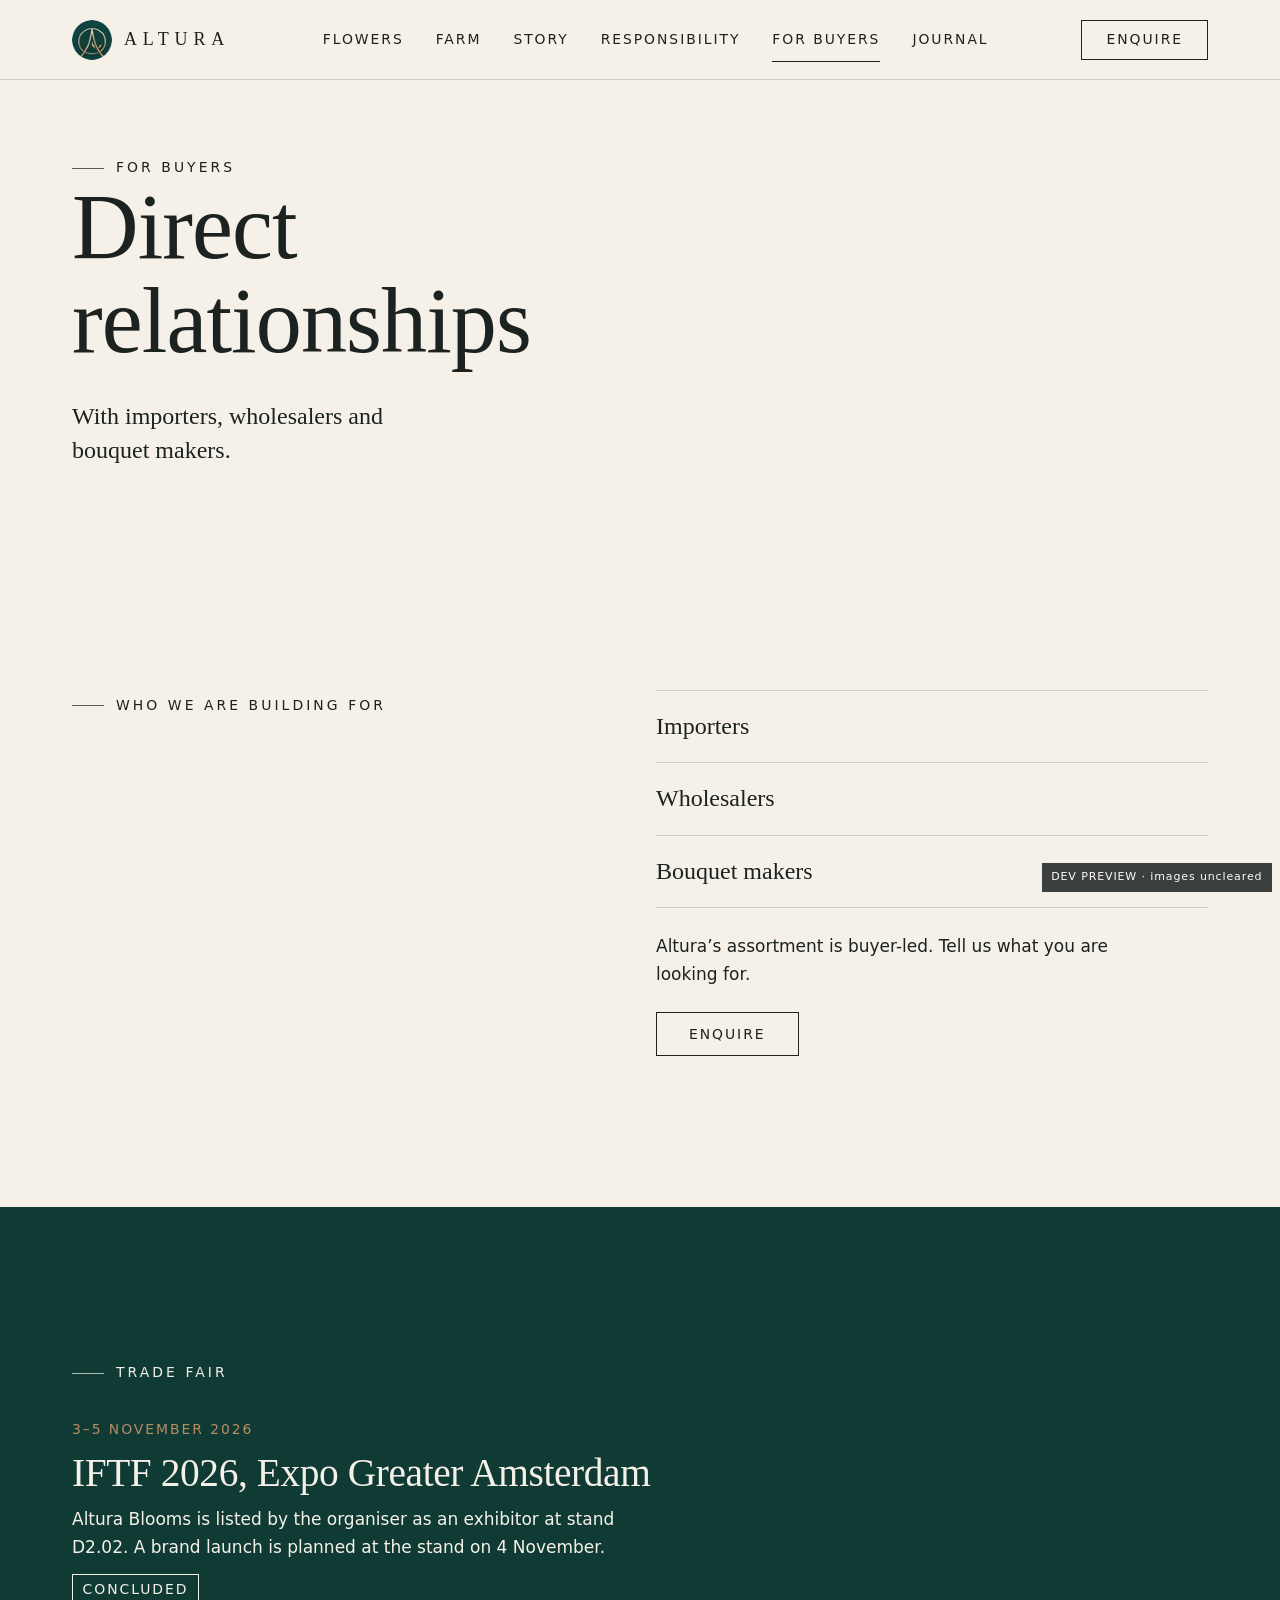
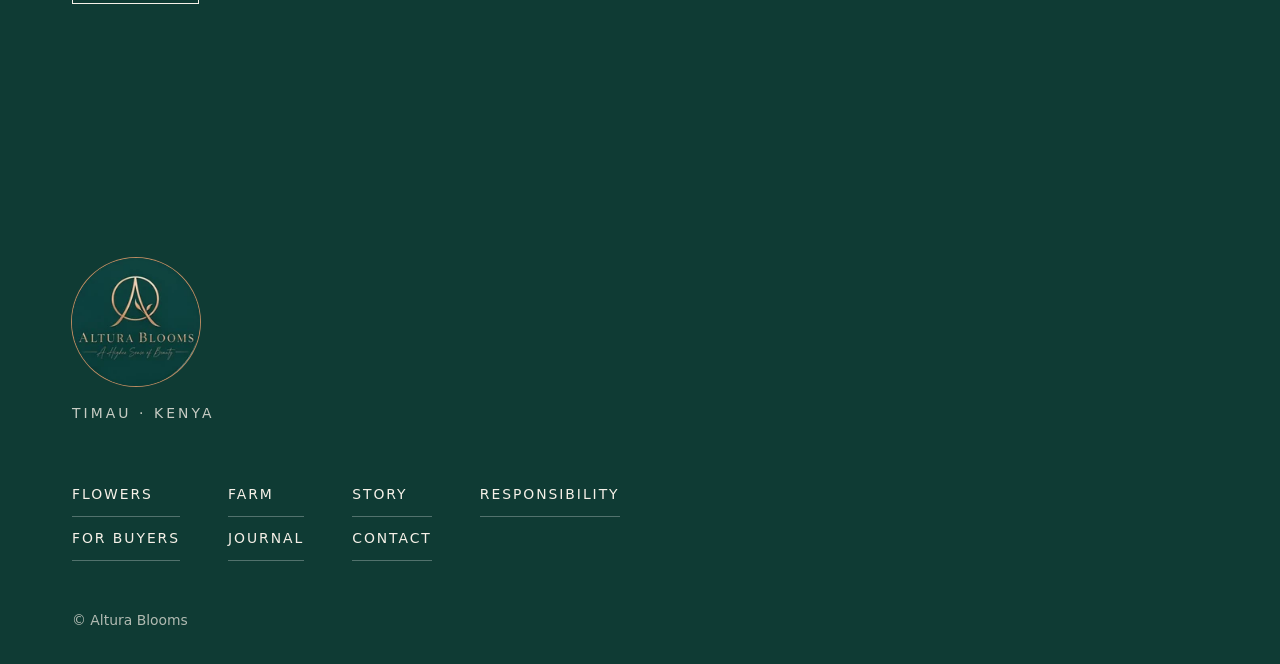
==== pages/buyers/index.html @ 7c3ddddd "Add files via upload" ====
<!doctype html>
<html lang="en" data-stage="development">
<head>
<meta charset="utf-8">
<meta name="viewport" content="width=device-width, initial-scale=1, viewport-fit=cover">
<title>For Buyers — Altura Blooms</title>
<meta name="description" content="Altura Blooms is building direct relationships with importers, wholesalers and bouquet makers. Professional buyers can enquire about the assortment.">
<meta name="robots" content="noindex, nofollow">

<meta property="og:site_name" content="Altura Blooms">
<meta property="og:title" content="For Buyers — Altura Blooms">
<meta property="og:description" content="Altura Blooms is building direct relationships with importers, wholesalers and bouquet makers. Professional buyers can enquire about the assortment.">
<meta property="og:type" content="website">
<meta property="og:locale" content="en">
<meta name="twitter:card" content="summary">
<meta name="theme-color" content="#0f3b34">
<link rel="icon" type="image/png" sizes="32x32" href="../../assets/logos/favicon/favicon-32.png">
<link rel="apple-touch-icon" href="../../assets/logos/favicon/apple-touch-icon.png">

<link rel="stylesheet" href="../../css/altura.css">
<script>document.documentElement.classList.add('js')</script>
<script type="application/ld+json">{"@context":"https://schema.org","@type":"BreadcrumbList","itemListElement":[{"@type":"ListItem","position":1,"name":"Altura Blooms"},{"@type":"ListItem","position":2,"name":"For Buyers"}]}</script>
</head>
<body>
<a class="skip-link" href="#main">Skip to content</a>
<header class="site-header">
  <div class="site-header__bar">
    <a class="wordmark" href="../../index.html" aria-label="Altura Blooms, home"><img class="wordmark__mark" src="../../assets/logos/web/monogram-96.webp" srcset="../../assets/logos/web/monogram-48.webp 48w, ../../assets/logos/web/monogram-96.webp 96w" sizes="40px" width="40" height="40" alt=""><span>Altura</span></a>
    <nav class="nav-desktop" aria-label="Primary"><ul><li><a href="../../pages/flowers/index.html">Flowers</a></li><li><a href="../../pages/farm/index.html">Farm</a></li><li><a href="../../pages/story/index.html">Story</a></li><li><a href="../../pages/responsibility/index.html">Responsibility</a></li><li><a href="../../pages/buyers/index.html" aria-current="page">For Buyers</a></li><li><a href="../../pages/journal/index.html">Journal</a></li></ul></nav>
    <a class="btn header-enquire" href="../../pages/buyers/enquiry.html">Enquire</a>
    <button class="menu-toggle" type="button" aria-expanded="false" aria-controls="menu-panel"><span class="menu-toggle__label">Menu</span><span class="menu-toggle__bars" aria-hidden="true"></span></button>
  </div>
  <nav class="menu-panel" id="menu-panel" aria-label="Menu"><ul><li><a href="../../pages/flowers/index.html">Flowers</a></li><li><a href="../../pages/farm/index.html">Our Farm</a></li><li><a href="../../pages/story/index.html">Our Story</a></li><li><a href="../../pages/responsibility/index.html">People · Perpetuity · Planet</a></li><li><a href="../../pages/buyers/index.html" aria-current="page">For Buyers</a></li><li><a href="../../pages/journal/index.html">Journal</a></li><li><a href="../../pages/contact/index.html">Contact</a></li></ul><p class="menu-panel__foot">Timau · Kenya</p></nav>
</header>
<main id="main">

<section class="page-intro"><div class="container">
  <span class="eyebrow" data-reveal>For Buyers</span>
  <h1 data-reveal>Direct relationships</h1>
  <p class="lede" data-reveal>With importers, wholesalers and bouquet makers.</p>
</div></section>
<section class="section"><div class="container split">
  <div><span class="eyebrow" data-reveal>Who we are building for</span></div>
  <div class="stack">
    <ul class="people" data-reveal><li><strong>Importers</strong></li><li><strong>Wholesalers</strong></li><li><strong>Bouquet makers</strong></li></ul>
    <p data-reveal>Altura’s assortment is buyer-led. Tell us what you are looking for.</p>
    <a class="btn" href="../../pages/buyers/enquiry.html" data-reveal>Enquire</a>
  </div>
</div></section>
<section class="section section--dark"><div class="container">
  <span class="eyebrow" data-reveal>Trade fair</span>
  <article class="entry" data-reveal>
  <time datetime="2026-11-03">3–5 November 2026</time>
  <h3>IFTF 2026, Expo Greater Amsterdam</h3>
  <p>Altura Blooms is listed by the organiser as an exhibitor at stand D2.02. A brand launch is planned at the stand on 4 November.</p>
  <p><span class="status" data-event-end="2026-11-05">Scheduled</span></p>
</article>
</div></section>
</main>
<footer class="site-footer">
  <div class="container">
    <img class="site-footer__emblem" src="../../assets/logos/web/emblem-160.webp" srcset="../../assets/logos/web/emblem-160.webp 160w, ../../assets/logos/web/emblem-320.webp 320w" sizes="160px" width="160" height="160" alt="Altura Blooms — A Higher Sense of Beauty" loading="lazy">
    <p class="site-footer__place">Timau · Kenya</p>
    <nav aria-label="Footer"><ul><li><a href="../../pages/flowers/index.html">Flowers</a></li><li><a href="../../pages/farm/index.html">Farm</a></li><li><a href="../../pages/story/index.html">Story</a></li><li><a href="../../pages/responsibility/index.html">Responsibility</a></li><li><a href="../../pages/buyers/index.html" aria-current="page">For Buyers</a></li><li><a href="../../pages/journal/index.html">Journal</a></li><li><a href="../../pages/contact/index.html">Contact</a></li></ul></nav>
    <small>© Altura Blooms</small>
  </div>
</footer>
<div class="dev-flag" aria-hidden="true">DEV PREVIEW · images uncleared</div>
<script src="../../js/altura.js" defer></script>
</body>
</html>
---- css/altura.css ----
/* Altura Blooms design tokens.
   COLOURS ARE PROVISIONAL — no approved HEX/RGB values have been supplied (research §5).
   They were chosen to evoke the observed identity (deep green, rose-gold/peach, ivory)
   and must be replaced with the client's brand values. Do not treat them as official.
   Breakpoints (media queries cannot use custom properties):
   mobile-first base 390 · 768 tablet · 1024 laptop · 1440 desktop · 1920 large */
:root {
  /* colour — PROVISIONAL, pending client approval */
  --altura-deep-green: #0f3b34;
  --altura-deep-green-soft: #1a4f46;
  --altura-gold: #b98b62;
  --altura-peach: #e9cdb6;
  --altura-ivory: #f6f1e8;
  --altura-white: #ffffff;
  --altura-charcoal: #1b2220;
  --altura-muted: #5f6762;
  --altura-rule: rgb(27 34 32 / 0.16);
  --altura-rule-light: rgb(255 255 255 / 0.28);

  /* type */
  --font-display: "Cormorant Garamond", Cormorant, "Bodoni 72", Didot, "Iowan Old Style", "Palatino Linotype", Palatino, Georgia, serif;
  --font-body: system-ui, -apple-system, "Segoe UI", Roboto, "Helvetica Neue", Arial, sans-serif;
  --step--1: clamp(0.8125rem, 0.79rem + 0.1vw, 0.875rem);
  --step-0: clamp(1rem, 0.97rem + 0.15vw, 1.0625rem);
  --step-1: clamp(1.25rem, 1.15rem + 0.5vw, 1.5rem);
  --step-2: clamp(1.75rem, 1.5rem + 1.2vw, 2.5rem);
  --step-3: clamp(2.5rem, 2rem + 2.5vw, 4rem);
  --step-4: clamp(3.25rem, 2.4rem + 4.2vw, 6.5rem);
  --step-5: clamp(4rem, 2.6rem + 7vw, 10rem);
  --tracking-wide: 0.22em;
  --tracking-caps: 0.14em;

  /* spacing rhythm (4px base) */
  --space-1: 0.25rem;
  --space-2: 0.5rem;
  --space-3: 0.75rem;
  --space-4: 1rem;
  --space-5: 1.5rem;
  --space-6: 2rem;
  --space-7: 3rem;
  --space-8: 4.5rem;
  --space-9: 7rem;
  --gutter: 1.25rem;
  --section-space: clamp(4.5rem, 3rem + 8vw, 10rem);

  /* container widths */
  --container: 76rem;
  --container-narrow: 40rem;
  --container-text: 34rem;

  /* borders, motion, layers */
  --rule: 1px solid var(--altura-rule);
  --ease: cubic-bezier(0.22, 0.61, 0.36, 1);
  --duration-1: 200ms;
  --duration-2: 600ms;
  --duration-3: 1100ms;
  --z-header: 50;
  --z-menu: 60;
  --z-skip: 100;
  --header-height: 4.25rem;
  --touch: 2.75rem;
}
@media (min-width: 768px) { :root { --gutter: 2.5rem; --header-height: 5rem; } }
@media (min-width: 1440px) { :root { --gutter: 4rem; --container: 90rem; } }
*, *::before, *::after { box-sizing: border-box; }
html { -webkit-text-size-adjust: 100%; text-size-adjust: 100%; }
body, h1, h2, h3, h4, p, figure, blockquote, ul, ol, dl, dd { margin: 0; }
ul[role="list"], ol[role="list"], .list-plain { list-style: none; padding: 0; }
img, picture, svg { display: block; max-width: 100%; }
img { height: auto; }
button, input, select, textarea { font: inherit; color: inherit; }
button { cursor: pointer; }
a { color: inherit; }
[hidden] { display: none !important; }
body { font-family: var(--font-body); font-size: var(--step-0); line-height: 1.65; }
h1, h2, h3, .display { font-family: var(--font-display); font-weight: 400; line-height: 1.02; letter-spacing: -0.01em; text-wrap: balance; }
h1 { font-size: var(--step-4); }
h2 { font-size: var(--step-3); }
h3 { font-size: var(--step-2); }
.display--xl { font-size: var(--step-5); line-height: 0.92; }
.eyebrow { font-size: var(--step--1); letter-spacing: var(--tracking-wide); text-transform: uppercase; font-weight: 500; }
.eyebrow::before { content: ""; display: inline-block; width: 2rem; height: 1px; background: currentColor; vertical-align: middle; margin-right: var(--space-3); opacity: 0.7; }
.lede { font-family: var(--font-display); font-size: var(--step-1); line-height: 1.4; }
.tagline { font-family: var(--font-display); font-style: italic; }
.caption { font-size: var(--step--1); color: var(--altura-muted); }
p { max-width: var(--container-text); text-wrap: pretty; }
blockquote { font-family: var(--font-display); font-size: var(--step-2); line-height: 1.2; }
blockquote footer { font-family: var(--font-body); font-size: var(--step--1); letter-spacing: var(--tracking-caps); text-transform: uppercase; margin-top: var(--space-4); }
html { scroll-behavior: smooth; }
body { background: var(--altura-ivory); color: var(--altura-charcoal); min-height: 100vh; overflow-x: hidden; }
:focus-visible { outline: 2px solid var(--altura-gold); outline-offset: 3px; }
::selection { background: var(--altura-peach); color: var(--altura-charcoal); }
.skip-link { position: fixed; left: var(--space-4); top: var(--space-4); z-index: var(--z-skip); background: var(--altura-white); color: var(--altura-charcoal); padding: var(--space-3) var(--space-4); transform: translateY(-200%); }
.skip-link:focus { transform: none; }
main { display: block; }
.container { width: 100%; max-width: var(--container); margin-inline: auto; padding-inline: var(--gutter); }
.container--narrow { max-width: calc(var(--container-narrow) + 2 * var(--gutter)); }
.section { padding-block: var(--section-space); }
.section--dark { background: var(--altura-deep-green); color: var(--altura-ivory); }
.section--flush { padding-block: 0; }
.stack > * + * { margin-top: var(--space-5); }
.stack--lg > * + * { margin-top: var(--space-7); }
.section-head { margin-bottom: var(--space-7); }
.section-head .eyebrow { margin-bottom: var(--space-5); display: block; }

/* editorial split: stacked on mobile, asymmetric on wider screens */
.split { display: grid; gap: var(--space-6); }
.rule-top { border-top: var(--rule); padding-top: var(--space-5); }

/* full-bleed figure with caption */
.bleed { width: 100%; }
.media { position: relative; overflow: hidden; background: var(--altura-deep-green-soft); }
.media picture { display: block; width: 100%; height: 100%; }
.media img { width: 100%; height: 100%; object-fit: cover; }
.media--tall { aspect-ratio: 4 / 5; }
.media--wide { aspect-ratio: 3 / 2; }
.media--cinema { aspect-ratio: 4 / 5; }
figure figcaption { margin-top: var(--space-3); padding-inline: var(--gutter); font-size: var(--step--1); color: var(--altura-muted); }
.section--dark figure figcaption { color: rgb(246 241 232 / 0.7); }
/* buttons / links: text-led, quiet */
.link-arrow { display: inline-flex; align-items: center; gap: var(--space-3); min-height: var(--touch); font-size: var(--step--1); letter-spacing: var(--tracking-caps); text-transform: uppercase; text-decoration: none; font-weight: 500; border-bottom: 1px solid currentColor; padding-block: var(--space-2); }
.link-arrow::after { content: "→"; transition: transform var(--duration-1) var(--ease); }
.link-arrow:hover::after { transform: translateX(0.35rem); }
.btn { display: inline-flex; align-items: center; justify-content: center; min-height: var(--touch); padding: 0 var(--space-6); border: 1px solid currentColor; background: transparent; text-decoration: none; font-size: var(--step--1); letter-spacing: var(--tracking-caps); text-transform: uppercase; font-weight: 500; transition: background var(--duration-1), color var(--duration-1); }
.btn:hover { background: var(--altura-charcoal); color: var(--altura-ivory); }
.section--dark .btn:hover, .hero .btn:hover { background: var(--altura-ivory); color: var(--altura-deep-green); }
.btn[disabled] { opacity: 0.45; cursor: not-allowed; }
.btn[disabled]:hover { background: transparent; color: inherit; }

/* hero */
.hero { position: relative; min-height: 100svh; display: flex; align-items: flex-end; color: var(--altura-white); background: var(--altura-deep-green); isolation: isolate; }
.hero .media { position: absolute; inset: 0; z-index: -2; }
.hero::after { content: ""; position: absolute; inset: 0; z-index: -1; background: linear-gradient(to top, rgb(10 30 27 / 0.8), rgb(10 30 27 / 0.25) 45%, rgb(10 30 27 / 0) 68%); }
.hero__inner { width: 100%; padding: 0 var(--gutter) calc(var(--space-7) + env(safe-area-inset-bottom)); max-width: var(--container); margin-inline: auto; }
.hero__brand { font-size: var(--step--1); letter-spacing: var(--tracking-wide); text-transform: uppercase; margin-bottom: var(--space-4); }
.hero__title { font-size: var(--step-4); max-width: 11ch; }
.hero__place { margin-top: var(--space-5); font-size: var(--step--1); letter-spacing: var(--tracking-wide); text-transform: uppercase; }
.hero .link-arrow { margin-top: var(--space-5); }
.hero--page { min-height: 72svh; }

/* page intro (non-image) */
.page-intro { padding-top: calc(var(--header-height) + var(--space-8)); padding-bottom: var(--space-8); }
.page-intro h1 { max-width: 14ch; }
.page-intro .lede { margin-top: var(--space-6); max-width: 28rem; }

/* three principles */
.principle { position: relative; min-height: 88svh; display: flex; align-items: flex-end; color: var(--altura-ivory); background: var(--altura-deep-green); isolation: isolate; }
.principle .media { position: absolute; inset: 0; z-index: -2; }
.principle::after { content: ""; position: absolute; inset: 0; z-index: -1; background: linear-gradient(to top, rgb(10 30 27 / 0.78), rgb(10 30 27 / 0.1) 70%); }
.principle--plain::after { display: none; }
.principle__inner { width: 100%; max-width: var(--container); margin-inline: auto; padding: var(--space-8) var(--gutter); }
.principle__word { font-family: var(--font-display); font-size: var(--step-5); line-height: 0.9; letter-spacing: -0.02em; }
.principle__text { margin-top: var(--space-5); max-width: 24rem; }
.principle-lead { padding-block: var(--section-space); text-align: left; }
.principle-lead blockquote { max-width: 18ch; }

/* journey — typographic sequence */
.journey { counter-reset: stage; list-style: none; padding: 0; border-top: var(--rule); }
.journey li { counter-increment: stage; display: flex; align-items: baseline; gap: var(--space-5); padding-block: var(--space-5); border-bottom: var(--rule); font-family: var(--font-display); font-size: var(--step-2); }
.journey li::before { content: counter(stage, decimal-leading-zero); font-family: var(--font-body); font-size: var(--step--1); letter-spacing: var(--tracking-caps); color: var(--altura-gold); min-width: 2rem; }

/* continuity sequence (Perpetuity page) */
.continuity { list-style: none; padding: 0; font-family: var(--font-display); font-size: var(--step-3); line-height: 1.15; }
.continuity li { padding-block: var(--space-3); border-top: 1px solid var(--altura-rule-light); opacity: calc(1 - var(--i) * 0.14); }

/* people list */
.people { list-style: none; padding: 0; border-top: var(--rule); }
.people li { display: grid; gap: var(--space-1); padding-block: var(--space-4); border-bottom: var(--rule); }
.people strong { font-family: var(--font-display); font-weight: 400; font-size: var(--step-1); }
.people span { font-size: var(--step--1); color: var(--altura-muted); letter-spacing: var(--tracking-caps); text-transform: uppercase; }

/* dated entries (journal) */
.entry { padding-block: var(--space-6); border-top: var(--rule); display: grid; gap: var(--space-3); }
.entry time { font-size: var(--step--1); letter-spacing: var(--tracking-caps); text-transform: uppercase; color: var(--altura-gold); }
.entry h3 { font-size: var(--step-2); }
.status { display: inline-block; font-size: var(--step--1); letter-spacing: var(--tracking-caps); text-transform: uppercase; border: 1px solid currentColor; padding: 0.15rem 0.6rem; }

/* final brand moment */
.finale { position: relative; min-height: 100svh; padding: calc(var(--header-height) + var(--space-6)) 0 var(--space-8); display: grid; place-items: center; text-align: center; color: var(--altura-white); isolation: isolate; background: var(--altura-deep-green); }
.finale .media { position: absolute; inset: 0; z-index: -2; }
.finale::after { content: ""; position: absolute; inset: 0; z-index: -1; background: rgb(10 30 27 / 0.45); }
.finale__name { font-family: var(--font-display); font-size: var(--step-4); letter-spacing: 0.12em; text-transform: uppercase; line-height: 1.05; }
.finale__tag { font-family: var(--font-display); font-style: italic; font-size: var(--step-2); margin-top: var(--space-5); }
.finale__place { margin-top: var(--space-6); font-size: var(--step--1); letter-spacing: var(--tracking-wide); text-transform: uppercase; }

/* footer */
.site-footer { background: var(--altura-deep-green); color: var(--altura-ivory); padding-block: var(--space-8) var(--space-6); }
.site-footer__emblem { width: 8rem; height: 8rem; border-radius: 50%; box-shadow: 0 0 0 1px var(--altura-gold); }
.finale__mark { width: 5rem; height: 5rem; margin: 0 auto var(--space-6); border-radius: 50%; box-shadow: 0 0 0 1px var(--altura-peach); }
.site-footer__name { font-family: var(--font-display); font-size: var(--step-2); letter-spacing: 0.14em; text-transform: uppercase; }
.site-footer__tag { font-family: var(--font-display); font-style: italic; margin-top: var(--space-2); }
.site-footer__place { font-size: var(--step--1); letter-spacing: var(--tracking-wide); text-transform: uppercase; margin-top: var(--space-4); opacity: 0.8; }
.site-footer nav ul { list-style: none; padding: 0; margin: var(--space-7) 0; display: grid; grid-template-columns: 1fr 1fr; gap: 0 var(--space-5); }
.site-footer nav a { display: flex; align-items: center; min-height: var(--touch); text-decoration: none; border-bottom: 1px solid var(--altura-rule-light); font-size: var(--step--1); letter-spacing: var(--tracking-caps); text-transform: uppercase; }
.site-footer small { display: block; font-size: var(--step--1); opacity: 0.7; }

/* development-stage marker; removed by build when stage != development */
.dev-flag { position: fixed; right: var(--space-2); bottom: var(--space-2); z-index: var(--z-skip); background: var(--altura-charcoal); color: var(--altura-white); font-size: 0.6875rem; letter-spacing: 0.08em; padding: 0.35rem 0.6rem; opacity: 0.85; pointer-events: none; }
.site-header { position: fixed; inset: 0 0 auto 0; z-index: var(--z-header); height: var(--header-height); background: var(--altura-ivory); color: var(--altura-charcoal); border-bottom: var(--rule); transition: background var(--duration-2) var(--ease), color var(--duration-2) var(--ease), border-color var(--duration-2); }
.js .site-header[data-over-hero]:not(.is-scrolled):not(.is-menu-open) { background: transparent; color: var(--altura-white); border-color: transparent; }
.site-header__bar { position: relative; z-index: calc(var(--z-menu) + 1); height: 100%; display: flex; align-items: center; justify-content: space-between; max-width: var(--container); margin-inline: auto; padding-inline: var(--gutter); }
.wordmark { font-family: var(--font-display); font-size: 1.125rem; letter-spacing: 0.32em; text-transform: uppercase; text-decoration: none; display: inline-flex; align-items: center; min-height: var(--touch); }
.wordmark { gap: var(--space-3); }
.wordmark__mark { width: 2.5rem; height: 2.5rem; border-radius: 50%; }
.menu-toggle { display: inline-flex; align-items: center; gap: var(--space-3); min-height: var(--touch); min-width: var(--touch); padding: 0; border: 0; background: none; font-size: var(--step--1); letter-spacing: var(--tracking-caps); text-transform: uppercase; }
.menu-toggle__bars { width: 1.5rem; height: 0.75rem; position: relative; }
.menu-toggle__bars::before, .menu-toggle__bars::after { content: ""; position: absolute; left: 0; right: 0; height: 1px; background: currentColor; transition: transform var(--duration-1) var(--ease), top var(--duration-1) var(--ease); }
.menu-toggle__bars::before { top: 0; }
.menu-toggle__bars::after { top: 100%; }
.menu-toggle[aria-expanded="true"] .menu-toggle__bars::before { top: 50%; transform: rotate(45deg); }
.menu-toggle[aria-expanded="true"] .menu-toggle__bars::after { top: 50%; transform: rotate(-45deg); }
.nav-desktop, .header-enquire { display: none; }

/* full-viewport mobile menu */
.menu-panel { position: fixed; inset: 0; z-index: var(--z-menu); background: var(--altura-deep-green); color: var(--altura-ivory); display: flex; flex-direction: column; padding: calc(var(--header-height) + var(--space-5)) var(--gutter) calc(var(--space-6) + env(safe-area-inset-bottom)); overflow-y: auto; opacity: 0; visibility: hidden; transition: opacity var(--duration-2) var(--ease), visibility 0s linear var(--duration-2); }
.menu-panel.is-open { opacity: 1; visibility: visible; transition-delay: 0s; }
.menu-panel ul { list-style: none; padding: 0; margin: 0; }
.menu-panel a { display: block; padding-block: var(--space-3); font-family: var(--font-display); font-size: clamp(1.75rem, 7.5vw, 2.5rem); line-height: 1.1; text-decoration: none; }
.menu-panel a[aria-current="page"] { color: var(--altura-peach); }
.menu-panel__foot { margin-top: auto; padding-top: var(--space-7); font-size: var(--step--1); letter-spacing: var(--tracking-wide); text-transform: uppercase; opacity: 0.75; }
.site-header.is-menu-open { background: var(--altura-deep-green); color: var(--altura-ivory); border-color: transparent; z-index: calc(var(--z-menu) + 1); }
body.menu-locked { overflow: hidden; }
/* Catalogue architecture — rendered only when data/varieties.json holds approved records. */
.catalogue[hidden] { display: none !important; }
.catalogue__filters { display: flex; flex-wrap: wrap; gap: var(--space-3); margin-bottom: var(--space-6); }
.catalogue__filters label { font-size: var(--step--1); letter-spacing: var(--tracking-caps); text-transform: uppercase; display: grid; gap: var(--space-1); }
.catalogue__filters select { min-height: var(--touch); padding: 0 var(--space-4); background: var(--altura-white); border: var(--rule); border-radius: 0; }
/* mobile: swipeable, one flower per screen-width */
.catalogue__track { display: flex; gap: var(--space-4); overflow-x: auto; scroll-snap-type: x mandatory; margin-inline: calc(var(--gutter) * -1); padding-inline: var(--gutter); scrollbar-width: none; overscroll-behavior-x: contain; }
.catalogue__track::-webkit-scrollbar { display: none; }
.flower-card { flex: 0 0 86%; scroll-snap-align: center; background: var(--altura-white); display: flex; flex-direction: column; }
.flower-card__media { aspect-ratio: 4 / 5; background: var(--altura-deep-green-soft); }
.flower-card__media img { width: 100%; height: 100%; object-fit: cover; }
.flower-card__body { padding: var(--space-5); display: grid; gap: var(--space-2); }
.flower-card__cat { font-size: var(--step--1); letter-spacing: var(--tracking-caps); text-transform: uppercase; color: var(--altura-muted); }
.flower-card h3 { font-size: var(--step-2); }
.flower-card__facts { font-size: var(--step--1); letter-spacing: var(--tracking-caps); text-transform: uppercase; }
.form { display: grid; gap: var(--space-5); max-width: var(--container-narrow); }
.field { display: grid; gap: var(--space-2); }
.field label, .field legend { font-size: var(--step--1); letter-spacing: var(--tracking-caps); text-transform: uppercase; font-weight: 500; }
.field .hint { font-size: var(--step--1); color: var(--altura-muted); }
.field input, .field select, .field textarea { width: 100%; min-height: var(--touch); padding: var(--space-3) var(--space-4); background: var(--altura-white); border: 1px solid var(--altura-rule); border-radius: 0; font-size: 1rem; /* >=16px avoids iOS zoom */ }
.field textarea { min-height: 7rem; resize: vertical; }
.field input:focus-visible, .field select:focus-visible, .field textarea:focus-visible { outline-offset: 0; border-color: var(--altura-deep-green); }
.form fieldset { border: 0; padding: 0; margin: 0; display: grid; gap: var(--space-5); }
.form details { border-top: var(--rule); padding-top: var(--space-4); }
.form summary { min-height: var(--touch); display: flex; align-items: center; cursor: pointer; font-size: var(--step--1); letter-spacing: var(--tracking-caps); text-transform: uppercase; font-weight: 500; }
.form details[open] summary { margin-bottom: var(--space-4); }
.check { display: flex; gap: var(--space-3); align-items: flex-start; font-size: var(--step--1); }
.check input { width: 1.5rem; height: 1.5rem; min-height: 0; flex: none; margin-top: 0.1rem; }
.form-note { border-left: 2px solid var(--altura-gold); padding-left: var(--space-4); font-size: var(--step--1); }
/* Quiet reveal only. Nothing hidden unless JS is running. */
.js [data-reveal] { opacity: 0; transform: translateY(0.75rem); transition: opacity var(--duration-3) var(--ease), transform var(--duration-3) var(--ease); }
.js [data-reveal].is-visible { opacity: 1; transform: none; }
.hero .media img { animation: settle 2.4s var(--ease) both; }
@keyframes settle { from { transform: scale(1.03); } to { transform: none; } }
@media (prefers-reduced-motion: reduce) {
  html { scroll-behavior: auto; }
  *, *::before, *::after { animation: none !important; transition-duration: 0.01ms !important; }
  .js [data-reveal] { opacity: 1; transform: none; }
}
.visually-hidden { position: absolute !important; width: 1px; height: 1px; overflow: hidden; clip-path: inset(50%); white-space: nowrap; }
.text-center { text-align: center; }
.mt-6 { margin-top: var(--space-6); }
.mt-7 { margin-top: var(--space-7); }
.on-dark { color: var(--altura-ivory); }
.accent { color: var(--altura-gold); }
/* Progressive enhancement — everything above 390px is additive. */
@media (min-width: 768px) {
  .split { grid-template-columns: repeat(12, 1fr); gap: var(--space-6); align-items: start; }
  .split > :first-child { grid-column: 1 / span 5; }
  .split > :last-child { grid-column: 7 / span 6; }
  .split--image-left > :first-child { grid-column: 1 / span 7; }
  .split--image-left > :last-child { grid-column: 9 / span 4; align-self: end; }
  .media--cinema { aspect-ratio: 21 / 9; }
  .media--tall { aspect-ratio: 3 / 4; }
  .flower-card { flex-basis: 44%; }
  .principle { min-height: 80svh; }
  .principle__text { max-width: 28rem; }
  .site-footer nav ul { grid-template-columns: repeat(4, auto); justify-content: start; gap: 0 var(--space-7); }
}
@media (min-width: 1024px) {
  .menu-toggle { display: none; }
  .nav-desktop { display: block; }
  .nav-desktop ul { display: flex; gap: var(--space-6); list-style: none; padding: 0; margin: 0; }
  .nav-desktop a { display: inline-flex; align-items: center; min-height: var(--touch); font-size: var(--step--1); letter-spacing: var(--tracking-caps); text-transform: uppercase; text-decoration: none; border-bottom: 1px solid transparent; }
  .nav-desktop a:hover, .nav-desktop a[aria-current="page"] { border-bottom-color: currentColor; }
  .header-enquire { display: inline-flex; min-height: 2.5rem; padding-inline: var(--space-5); }
  .site-header__bar { gap: var(--space-6); }
  .flower-card { flex-basis: 30%; }
  .hero__inner { padding-bottom: var(--space-9); }
  .hero--page { min-height: 80svh; }
}
@media (min-width: 1440px) { .flower-card { flex-basis: 24%; } }
@media (min-width: 1920px) { :root { --container: 104rem; } }
/* wide screens keep restraint: text measure stays fixed */
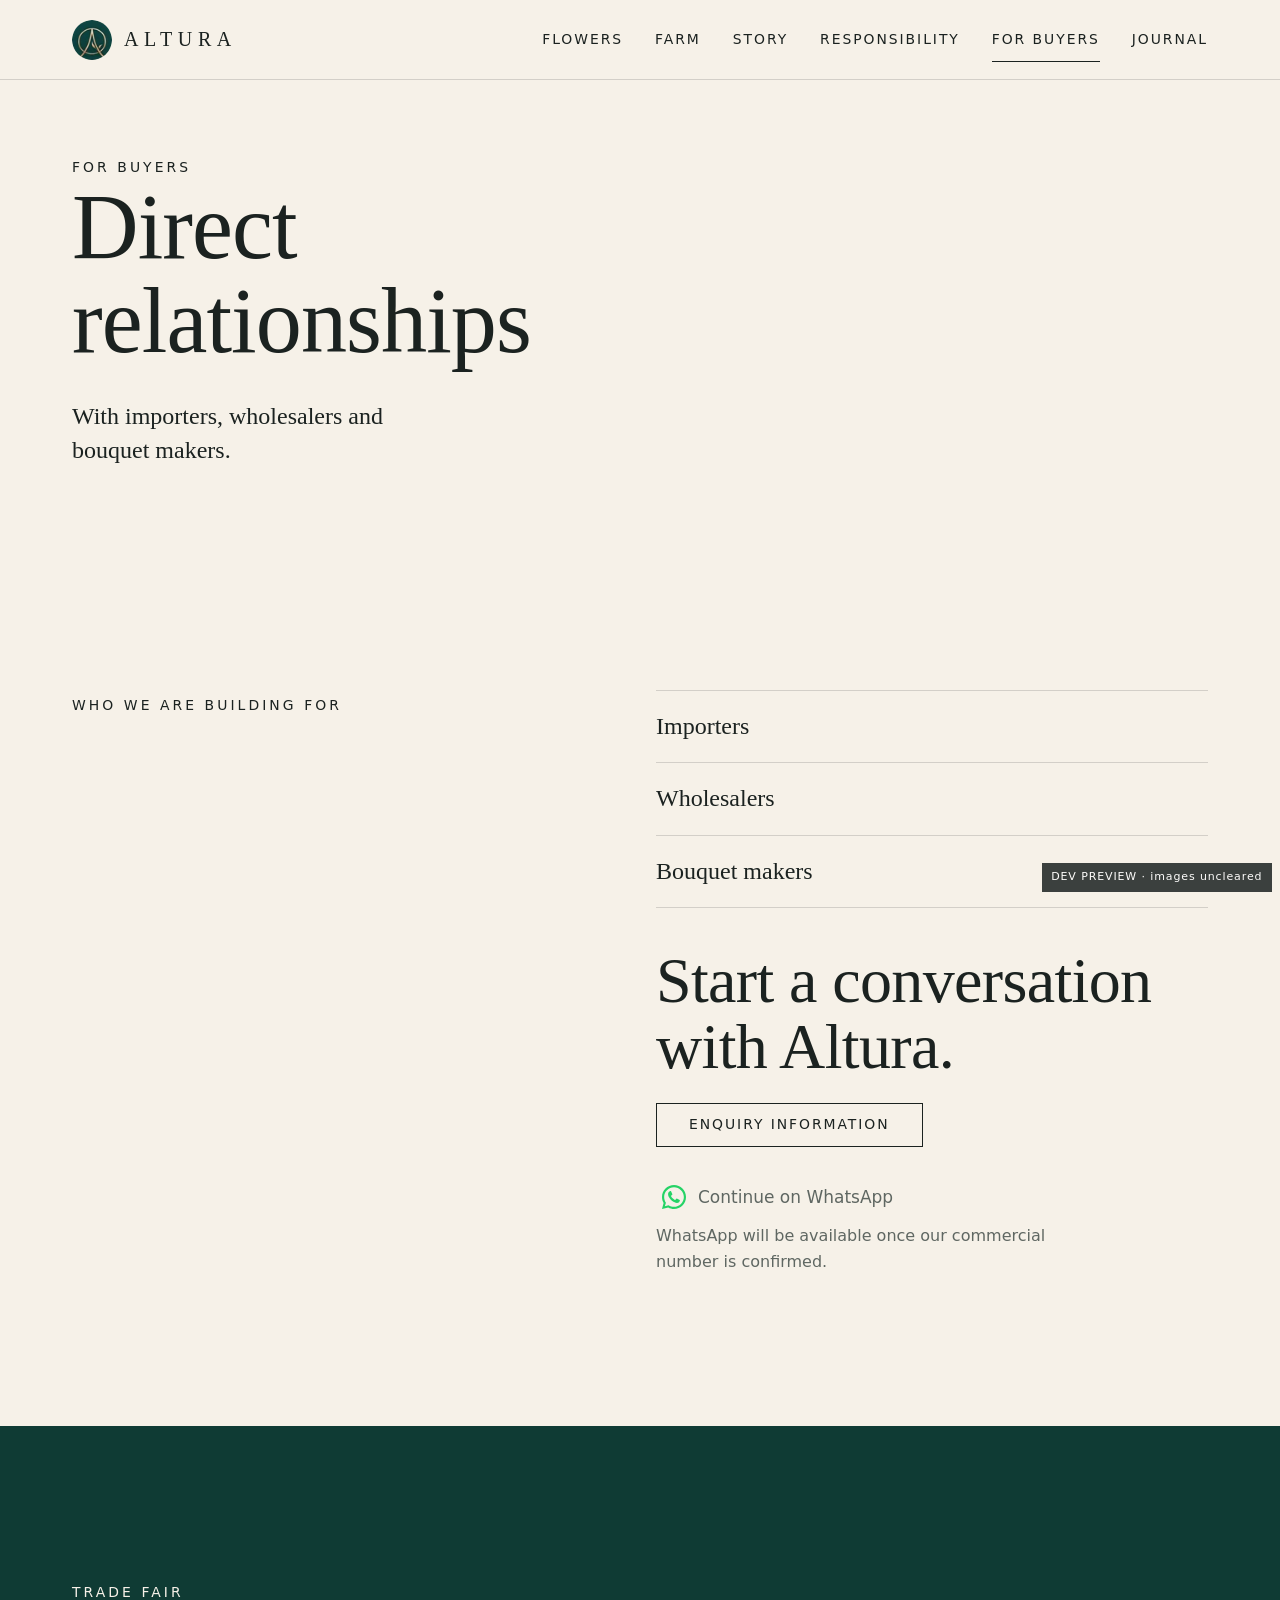
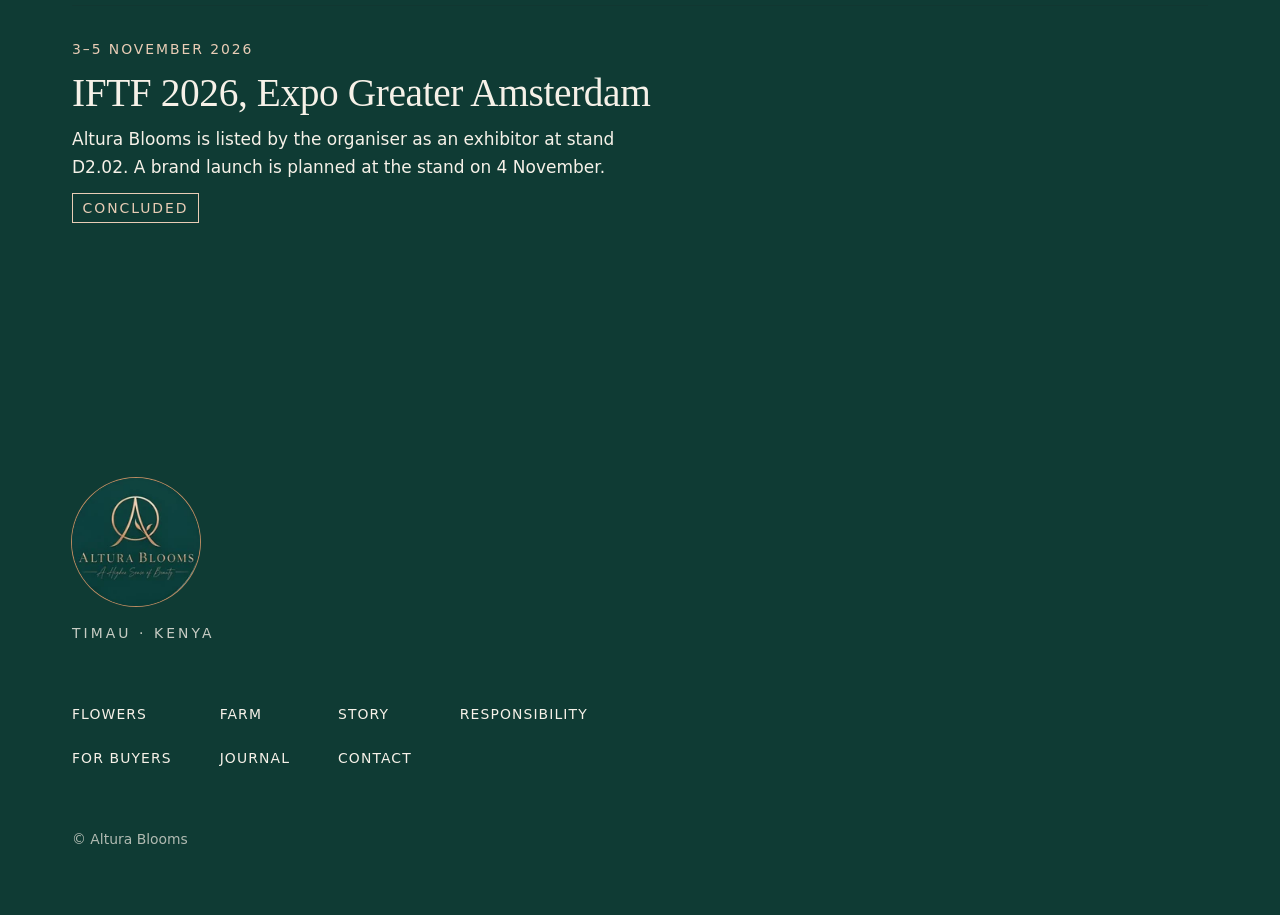
==== commit 9951f962: "Add files via upload" ====
--- a/pages/buyers/index.html
+++ b/pages/buyers/index.html
@@ -25,9 +25,8 @@
 <a class="skip-link" href="#main">Skip to content</a>
 <header class="site-header">
   <div class="site-header__bar">
-    <a class="wordmark" href="../../index.html" aria-label="Altura Blooms, home"><img class="wordmark__mark" src="../../assets/logos/web/monogram-96.webp" srcset="../../assets/logos/web/monogram-48.webp 48w, ../../assets/logos/web/monogram-96.webp 96w" sizes="40px" width="40" height="40" alt=""><span>Altura</span></a>
+    <a class="wordmark" href="../../index.html" aria-label="Altura Blooms, home"><img class="wordmark__mark" src="../../assets/logos/web/monogram-96.webp" srcset="../../assets/logos/web/monogram-48.webp 48w, ../../assets/logos/web/monogram-96.webp 96w, ../../assets/logos/web/monogram-144.webp 144w" sizes="40px" width="40" height="40" alt=""><span>Altura</span></a>
     <nav class="nav-desktop" aria-label="Primary"><ul><li><a href="../../pages/flowers/index.html">Flowers</a></li><li><a href="../../pages/farm/index.html">Farm</a></li><li><a href="../../pages/story/index.html">Story</a></li><li><a href="../../pages/responsibility/index.html">Responsibility</a></li><li><a href="../../pages/buyers/index.html" aria-current="page">For Buyers</a></li><li><a href="../../pages/journal/index.html">Journal</a></li></ul></nav>
-    <a class="btn header-enquire" href="../../pages/buyers/enquiry.html">Enquire</a>
     <button class="menu-toggle" type="button" aria-expanded="false" aria-controls="menu-panel"><span class="menu-toggle__label">Menu</span><span class="menu-toggle__bars" aria-hidden="true"></span></button>
   </div>
   <nav class="menu-panel" id="menu-panel" aria-label="Menu"><ul><li><a href="../../pages/flowers/index.html">Flowers</a></li><li><a href="../../pages/farm/index.html">Our Farm</a></li><li><a href="../../pages/story/index.html">Our Story</a></li><li><a href="../../pages/responsibility/index.html">People · Perpetuity · Planet</a></li><li><a href="../../pages/buyers/index.html" aria-current="page">For Buyers</a></li><li><a href="../../pages/journal/index.html">Journal</a></li><li><a href="../../pages/contact/index.html">Contact</a></li></ul><p class="menu-panel__foot">Timau · Kenya</p></nav>
@@ -43,8 +42,11 @@
   <div><span class="eyebrow" data-reveal>Who we are building for</span></div>
   <div class="stack">
     <ul class="people" data-reveal><li><strong>Importers</strong></li><li><strong>Wholesalers</strong></li><li><strong>Bouquet makers</strong></li></ul>
-    <p data-reveal>Altura’s assortment is buyer-led. Tell us what you are looking for.</p>
-    <a class="btn" href="../../pages/buyers/enquiry.html" data-reveal>Enquire</a>
+    <div class="buyer-conversation">
+      <h2 class="display">Start a conversation with Altura.</h2>
+      <a class="btn" href="../../pages/buyers/enquiry.html">Enquiry information</a>
+      <div class="buyer-whatsapp"><button class="whatsapp-action" type="button" disabled aria-describedby="whatsapp-state"><img src="../../assets/logos/whatsapp/whatsapp-glyph-green.svg" width="24" height="24" alt=""><span>Continue on WhatsApp</span></button><p class="whatsapp-note" id="whatsapp-state">WhatsApp will be available once our commercial number is confirmed.</p></div>
+    </div>
   </div>
 </div></section>
 <section class="section section--dark"><div class="container">
@@ -62,10 +64,13 @@
     <img class="site-footer__emblem" src="../../assets/logos/web/emblem-160.webp" srcset="../../assets/logos/web/emblem-160.webp 160w, ../../assets/logos/web/emblem-320.webp 320w" sizes="160px" width="160" height="160" alt="Altura Blooms — A Higher Sense of Beauty" loading="lazy">
     <p class="site-footer__place">Timau · Kenya</p>
     <nav aria-label="Footer"><ul><li><a href="../../pages/flowers/index.html">Flowers</a></li><li><a href="../../pages/farm/index.html">Farm</a></li><li><a href="../../pages/story/index.html">Story</a></li><li><a href="../../pages/responsibility/index.html">Responsibility</a></li><li><a href="../../pages/buyers/index.html" aria-current="page">For Buyers</a></li><li><a href="../../pages/journal/index.html">Journal</a></li><li><a href="../../pages/contact/index.html">Contact</a></li></ul></nav>
+    
     <small>© Altura Blooms</small>
   </div>
 </footer>
-<div class="dev-flag" aria-hidden="true">DEV PREVIEW · images uncleared</div>
+<div class="dev-flag">DEV PREVIEW · images uncleared</div>
 <script src="../../js/altura.js" defer></script>
+
+
 </body>
 </html>
--- a/css/altura.css
+++ b/css/altura.css
@@ -250,14 +250,12 @@
 .check input { width: 1.5rem; height: 1.5rem; min-height: 0; flex: none; margin-top: 0.1rem; }
 .form-note { border-left: 2px solid var(--altura-gold); padding-left: var(--space-4); font-size: var(--step--1); }
 /* Quiet reveal only. Nothing hidden unless JS is running. */
-.js [data-reveal] { opacity: 0; transform: translateY(0.75rem); transition: opacity var(--duration-3) var(--ease), transform var(--duration-3) var(--ease); }
-.js [data-reveal].is-visible { opacity: 1; transform: none; }
-.hero .media img { animation: settle 2.4s var(--ease) both; }
-@keyframes settle { from { transform: scale(1.03); } to { transform: none; } }
+.reveal-ready [data-reveal] { opacity: 0; transform: translateY(0.75rem); transition: opacity var(--duration-3) var(--ease), transform var(--duration-3) var(--ease); }
+.reveal-ready [data-reveal].is-visible { opacity: 1; transform: none; }
 @media (prefers-reduced-motion: reduce) {
   html { scroll-behavior: auto; }
   *, *::before, *::after { animation: none !important; transition-duration: 0.01ms !important; }
-  .js [data-reveal] { opacity: 1; transform: none; }
+  .reveal-ready [data-reveal] { opacity: 1; transform: none; }
 }
 .visually-hidden { position: absolute !important; width: 1px; height: 1px; overflow: hidden; clip-path: inset(50%); white-space: nowrap; }
 .text-center { text-align: center; }
@@ -293,4 +291,111 @@
 }
 @media (min-width: 1440px) { .flower-card { flex-basis: 24%; } }
 @media (min-width: 1920px) { :root { --container: 104rem; } }
-/* wide screens keep restraint: text measure stays fixed */+/* wide screens keep restraint: text measure stays fixed */
+/* Local refinement: preserve the existing palette, routes and section sequence. */
+:root { --gutter: clamp(1.25rem, 6.15vw, 1.75rem); }
+html { scroll-padding-top: calc(var(--header-height) + 1.5rem); }
+body { overflow-x: clip; }
+.split > * { min-width: 0; }
+.eyebrow::before { display: none; }
+.link-arrow { border-bottom: 0; gap: 1.25rem; }
+.link-arrow:hover { text-decoration: underline; text-underline-offset: 0.5rem; }
+:focus-visible { outline-color: currentColor; }
+
+/* A single invitation, with room for the mountain above it. */
+.hero--home { min-height: max(36rem, 100svh); }
+.hero--home::after { background: linear-gradient(180deg, rgb(8 25 23 / .32), transparent 22%, transparent 43%, rgb(8 25 23 / .42) 66%, rgb(8 25 23 / .88)); }
+.hero--home .hero__inner { padding-top: 20rem; padding-bottom: calc(3.5rem + env(safe-area-inset-bottom)); }
+.hero--home .hero__title { max-width: none; font-size: clamp(2rem, 10.7vw, 4.75rem); line-height: 1.06; letter-spacing: -.035em; text-wrap: initial; }
+.hero--home .hero__title span, .hero--home .hero__title em { display: block; }
+.hero--home .hero__title em { font-weight: 400; }
+.hero--home .hero__place { margin-top: 1.75rem; font-size: .8125rem; letter-spacing: .2em; }
+.hero--home .link-arrow { margin-top: 1.5rem; text-transform: none; letter-spacing: .035em; font-size: .9375rem; }
+.hero--home .media img { object-position: 94% 50% !important; }
+.wordmark { font-size: 1.25rem; letter-spacing: .28em; }
+.wordmark__mark { display: block; flex: none; }
+.menu-toggle { justify-content: flex-end; }
+.menu-toggle__label { position: absolute; width: 1px; height: 1px; overflow: hidden; clip-path: inset(50%); white-space: nowrap; }
+.menu-panel a { padding-block: 1rem; }
+
+/* Give the buyer-listening idea the first sustained editorial pause. */
+.flowers-intro { padding-block: clamp(6rem, 20vw, 11rem); }
+.flowers-intro .split { gap: 3.5rem; }
+.flowers-intro .display--xl { font-size: clamp(3rem, 13.4vw, 7.5rem); line-height: 1.02; max-width: 12ch; }
+.flowers-intro blockquote { font-size: clamp(1.75rem, 7.2vw, 2.75rem); line-height: 1.22; }
+.flowers-intro blockquote footer { margin-top: 1.5rem; }
+.flowers-intro .stack > p { margin-top: 2.5rem; }
+.flowers-intro .stack > .link-arrow { margin-top: 1.75rem; }
+.place-chapter .media--cinema { aspect-ratio: 1 / 1; }
+.place-chapter .section { padding-block: clamp(5.5rem, 18vw, 10rem); }
+
+/* Sequential chapters; let photographs and words each have their own space. */
+.home .principle { display: flex; flex-direction: column; align-items: stretch; min-height: 0; }
+.home .principle .media { position: relative; inset: auto; z-index: auto; aspect-ratio: 4 / 5; }
+.home .principle--people .media { aspect-ratio: 4 / 3; }
+.home .principle::after { display: none; }
+.home .principle__inner { padding-block: 4rem 6rem; }
+.home .principle__word { font-size: clamp(4.5rem, 21vw, 10rem); line-height: 1.05; }
+.home .principle--land .principle__word { font-size: clamp(3.25rem, 14.3vw, 9rem); }
+.home .principle__text { margin-top: 1.75rem; }
+.home .principle__inner .link-arrow { margin-top: 1.5rem; }
+.home .principle--land { background: var(--altura-ivory); color: var(--altura-charcoal); }
+.home .principle-lead blockquote { max-width: 24ch; font-size: clamp(2rem, 8vw, 4rem); }
+.home .principle-lead { padding-block: clamp(5.5rem, 18vw, 9rem); }
+.home .journey { border: 0; }
+.home .journey li { padding-block: 1.75rem; border: 0; gap: 1.5rem; font-size: clamp(2rem, 7.5vw, 2.75rem); }
+.home .journey li::before { color: var(--altura-muted); font-family: var(--font-display); font-size: 1.75rem; min-width: 2.5rem; letter-spacing: 0; }
+.home [aria-labelledby="buyers-h"] .btn { justify-content: space-between; padding-inline: 0; border-width: 0 0 1px; min-width: 13rem; min-height: 3.5rem; }
+.home [aria-labelledby="buyers-h"] .btn::after { content: '→'; margin-left: 1.5rem; }
+.home .status { border: 0; padding: 0; color: var(--altura-muted); }
+.entry time { color: var(--altura-muted); }
+.section--dark .entry time, .section--dark .status { color: var(--altura-peach); }
+.finale__name { font-size: clamp(2.5rem, 11vw, 6.5rem); letter-spacing: .08em; }
+.finale__mark { display: none; }
+.site-footer { padding-bottom: calc(4rem + env(safe-area-inset-bottom)); }
+.site-footer nav a { border: 0; letter-spacing: .08em; }
+.dev-flag { bottom: max(.5rem, env(safe-area-inset-bottom)); font-size: .6875rem; }
+.field input, .field select { min-height: 3.5rem; background: transparent; }
+.form fieldset { gap: 2rem; }
+
+@media (min-width: 768px) {
+  :root { --gutter: 2.5rem; }
+  .hero--home .hero__title { font-size: clamp(4.5rem, 7.5vw, 8rem); }
+  .hero--home .hero__inner { padding-bottom: clamp(4rem, 7vw, 8rem); }
+  .hero--home .media img { object-position: 94% 50% !important; }
+  .flowers-intro .split { gap: 2rem; }
+  .flowers-intro .display--xl { font-size: clamp(3.25rem, 6.5vw, 6.75rem); }
+  .flowers-intro .stack { padding-top: .5rem; }
+  .place-chapter .media--cinema { aspect-ratio: 16 / 9; }
+  .home .principle { position: relative; min-height: 90svh; justify-content: flex-end; color: var(--altura-ivory); }
+  .home .principle .media { position: absolute; inset: 0; z-index: -2; aspect-ratio: auto; }
+  .home .principle::after { display: block; background: linear-gradient(to top, rgb(8 25 23 / .9), rgb(8 25 23 / .25) 45%, transparent 75%); }
+  .home .principle__inner { padding-block: 5rem; }
+  .home .principle--people .media img { object-position: 50% 0% !important; }
+  .home .principle:last-child .media img { object-position: 50% 15% !important; }
+  .home .journey { display: grid; grid-template-columns: repeat(3, 1fr); gap: 2rem; }
+  .home .journey li { display: block; font-size: 2rem; }
+  .home .journey li::before { display: block; margin-bottom: 1.5rem; }
+}
+@media (min-width: 1024px) and (max-width: 1279px) {
+  .nav-desktop ul { gap: 1.25rem; }
+  .nav-desktop a { letter-spacing: .08em; }
+}
+@media (min-width: 1280px) {
+  .home .journey { grid-template-columns: repeat(6, 1fr); gap: 1.5rem; }
+  .home .journey li { font-size: 1.875rem; }
+}
+@media (min-width: 1440px) { :root { --gutter: 4rem; } }
+.buyer-conversation { margin-top: 2.5rem; }
+.buyer-conversation h2 { max-width: 16ch; margin-bottom: 1.5rem; }
+.buyer-whatsapp { margin-top: 1.5rem; max-width: 34rem; }
+.whatsapp-action { display: inline-flex; align-items: center; gap: .75rem; min-height: 52px; padding-block: .75rem; color: var(--altura-deep-green); background: transparent; border: 0; font: inherit; text-align: left; text-decoration: none; }
+.whatsapp-action img { flex: none; width: 24px; height: 24px; }
+.whatsapp-action:not(:disabled):hover { text-decoration: underline; text-underline-offset: .3em; }
+.whatsapp-action:disabled { opacity: 1; color: var(--altura-muted); cursor: default; }
+.whatsapp-action:focus-visible { outline: 2px solid currentColor; outline-offset: 5px; }
+.whatsapp-note { font-size: 1rem; line-height: 1.65; color: var(--altura-muted); max-width: 44ch; }
+.whatsapp-message { white-space: pre-wrap; overflow-wrap: anywhere; font: inherit; line-height: 1.65; margin-block: 1.5rem; padding: 1.25rem; border-left: 2px solid var(--altura-gold); }
+[data-whatsapp-preview] { margin-top: 2rem; }
+[hidden] { display: none !important; }
+.site-footer .whatsapp-action { color: inherit; margin-block: 1rem; }
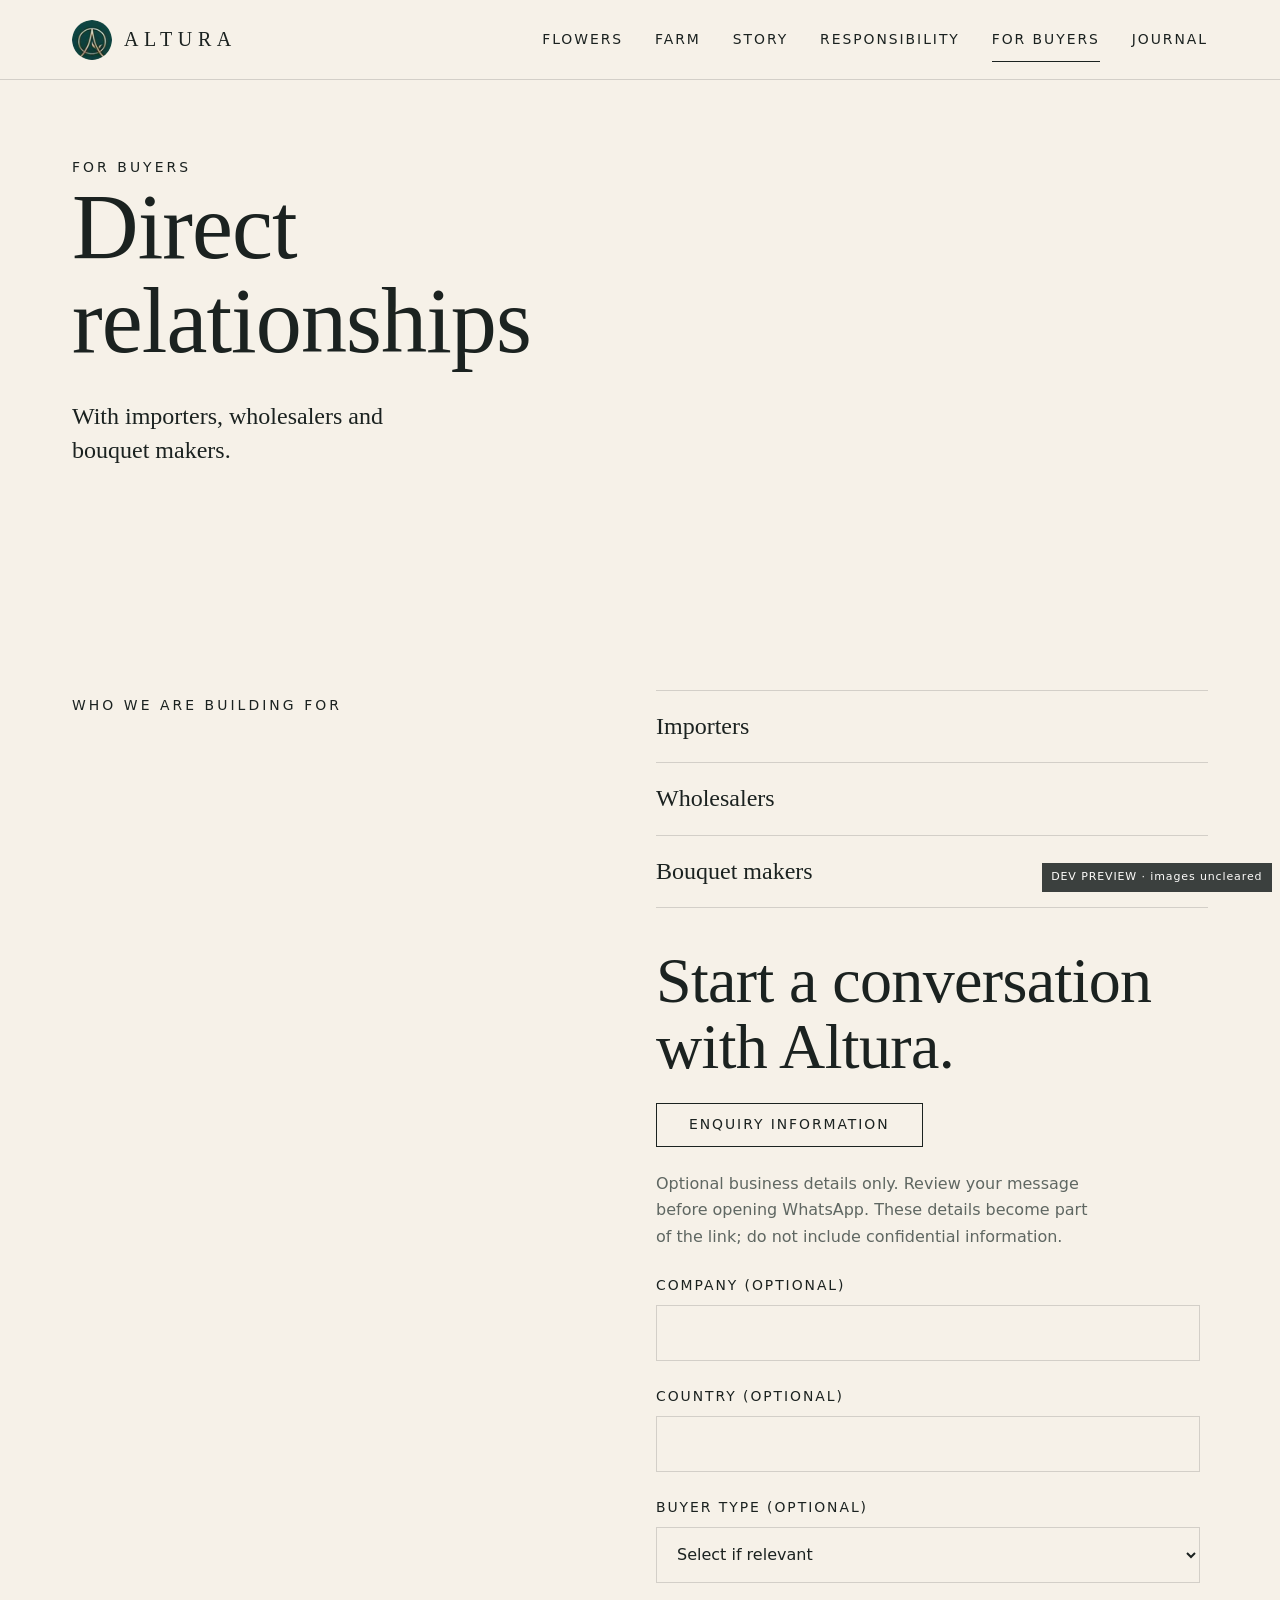
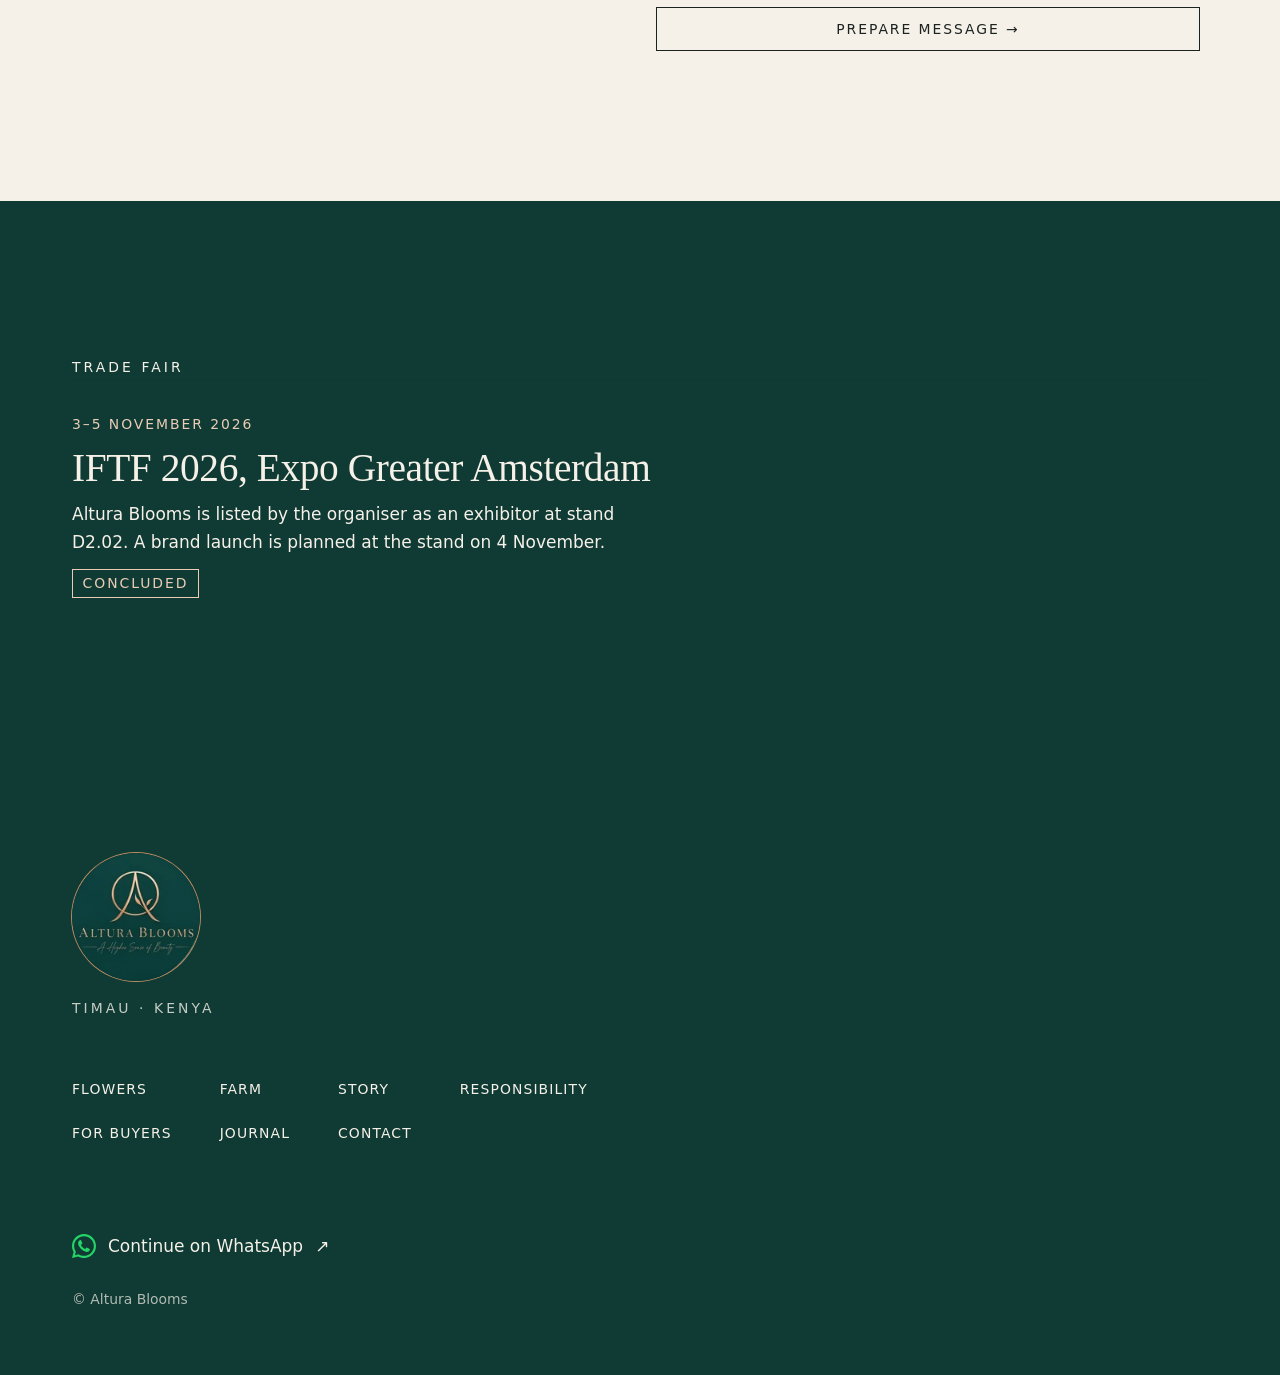
==== commit 13be2550: "Add files via upload" ====
--- a/pages/buyers/index.html
+++ b/pages/buyers/index.html
@@ -45,7 +45,18 @@
     <div class="buyer-conversation">
       <h2 class="display">Start a conversation with Altura.</h2>
       <a class="btn" href="../../pages/buyers/enquiry.html">Enquiry information</a>
-      <div class="buyer-whatsapp"><button class="whatsapp-action" type="button" disabled aria-describedby="whatsapp-state"><img src="../../assets/logos/whatsapp/whatsapp-glyph-green.svg" width="24" height="24" alt=""><span>Continue on WhatsApp</span></button><p class="whatsapp-note" id="whatsapp-state">WhatsApp will be available once our commercial number is confirmed.</p></div>
+      <div class="buyer-whatsapp" data-whatsapp data-number="14045207353">
+  <form class="form" data-whatsapp-form hidden aria-describedby="whatsapp-privacy">
+    <p id="whatsapp-privacy" class="whatsapp-note">Optional business details only. Review your message before opening WhatsApp. These details become part of the link; do not include confidential information.</p>
+    <div class="field"><label for="wa-company">Company (optional)</label><input id="wa-company" name="company" autocomplete="organization" maxlength="120"></div>
+    <div class="field"><label for="wa-country">Country (optional)</label><input id="wa-country" name="country" autocomplete="country-name" maxlength="120"></div>
+    <div class="field"><label for="wa-type">Buyer type (optional)</label><select id="wa-type" name="buyerType"><option value="">Select if relevant</option><option>Importer</option><option>Wholesaler</option><option>Bouquet maker</option><option>Other professional buyer</option></select></div>
+    <button class="btn" type="submit">Prepare message →</button>
+  </form>
+  <div data-whatsapp-preview hidden><p class="whatsapp-note">Review your message. WhatsApp opens in a new tab; you choose whether to send.</p><pre class="whatsapp-message" tabindex="0" aria-label="Prepared WhatsApp message"></pre><a class="whatsapp-action" href="https://wa.me/14045207353?text=Hello%20Altura%20Blooms%2C%0A%0AI'm%20contacting%20you%20through%20the%20Altura%20Blooms%20website%20and%20would%20like%20to%20start%20a%20commercial%20conversation.%0A%0AI'm%20interested%20in%20learning%20more%20about%20Altura%20Blooms%20and%20its%20developing%20rose%20programme.%0A%0A%5BALTURA-WEB%20%C2%B7%20BUYER-ENQUIRY%5D" target="_blank" rel="noopener noreferrer" referrerpolicy="no-referrer" aria-label="Continue conversation with Altura Blooms on WhatsApp (opens a new tab)"><img src="../../assets/logos/whatsapp/whatsapp-glyph-green.svg" width="24" height="24" alt=""><span>Continue on WhatsApp</span><span aria-hidden="true">↗</span></a></div>
+  <div data-whatsapp-fallback><a class="whatsapp-action" href="https://wa.me/14045207353?text=Hello%20Altura%20Blooms%2C%0A%0AI'm%20contacting%20you%20through%20the%20Altura%20Blooms%20website%20and%20would%20like%20to%20start%20a%20commercial%20conversation.%0A%0AI'm%20interested%20in%20learning%20more%20about%20Altura%20Blooms%20and%20its%20developing%20rose%20programme.%0A%0A%5BALTURA-WEB%20%C2%B7%20BUYER-ENQUIRY%5D" target="_blank" rel="noopener noreferrer" referrerpolicy="no-referrer" aria-label="Continue conversation with Altura Blooms on WhatsApp (opens a new tab)"><img src="../../assets/logos/whatsapp/whatsapp-glyph-green.svg" width="24" height="24" alt=""><span>Continue on WhatsApp</span><span aria-hidden="true">↗</span></a><p class="whatsapp-note">You can review and send your message in WhatsApp.</p></div>
+  <p class="whatsapp-note" role="status" data-whatsapp-status></p>
+  </div>
     </div>
   </div>
 </div></section>
@@ -64,13 +75,13 @@
     <img class="site-footer__emblem" src="../../assets/logos/web/emblem-160.webp" srcset="../../assets/logos/web/emblem-160.webp 160w, ../../assets/logos/web/emblem-320.webp 320w" sizes="160px" width="160" height="160" alt="Altura Blooms — A Higher Sense of Beauty" loading="lazy">
     <p class="site-footer__place">Timau · Kenya</p>
     <nav aria-label="Footer"><ul><li><a href="../../pages/flowers/index.html">Flowers</a></li><li><a href="../../pages/farm/index.html">Farm</a></li><li><a href="../../pages/story/index.html">Story</a></li><li><a href="../../pages/responsibility/index.html">Responsibility</a></li><li><a href="../../pages/buyers/index.html" aria-current="page">For Buyers</a></li><li><a href="../../pages/journal/index.html">Journal</a></li><li><a href="../../pages/contact/index.html">Contact</a></li></ul></nav>
-    
+    <a class="whatsapp-action" href="https://wa.me/14045207353?text=Hello%20Altura%20Blooms%2C%0A%0AI'm%20contacting%20you%20through%20the%20Altura%20Blooms%20website%20and%20would%20like%20to%20start%20a%20commercial%20conversation.%0A%0AI'm%20interested%20in%20learning%20more%20about%20Altura%20Blooms%20and%20its%20developing%20rose%20programme.%0A%0A%5BALTURA-WEB%20%C2%B7%20BUYER-ENQUIRY%5D" target="_blank" rel="noopener noreferrer" referrerpolicy="no-referrer" aria-label="Continue conversation with Altura Blooms on WhatsApp (opens a new tab)"><img src="../../assets/logos/whatsapp/whatsapp-glyph-green.svg" width="24" height="24" alt=""><span>Continue on WhatsApp</span><span aria-hidden="true">↗</span></a>
     <small>© Altura Blooms</small>
   </div>
 </footer>
 <div class="dev-flag">DEV PREVIEW · images uncleared</div>
 <script src="../../js/altura.js" defer></script>
-
+<script type="module" src="../../js/whatsapp.mjs"></script>
 
 </body>
 </html>
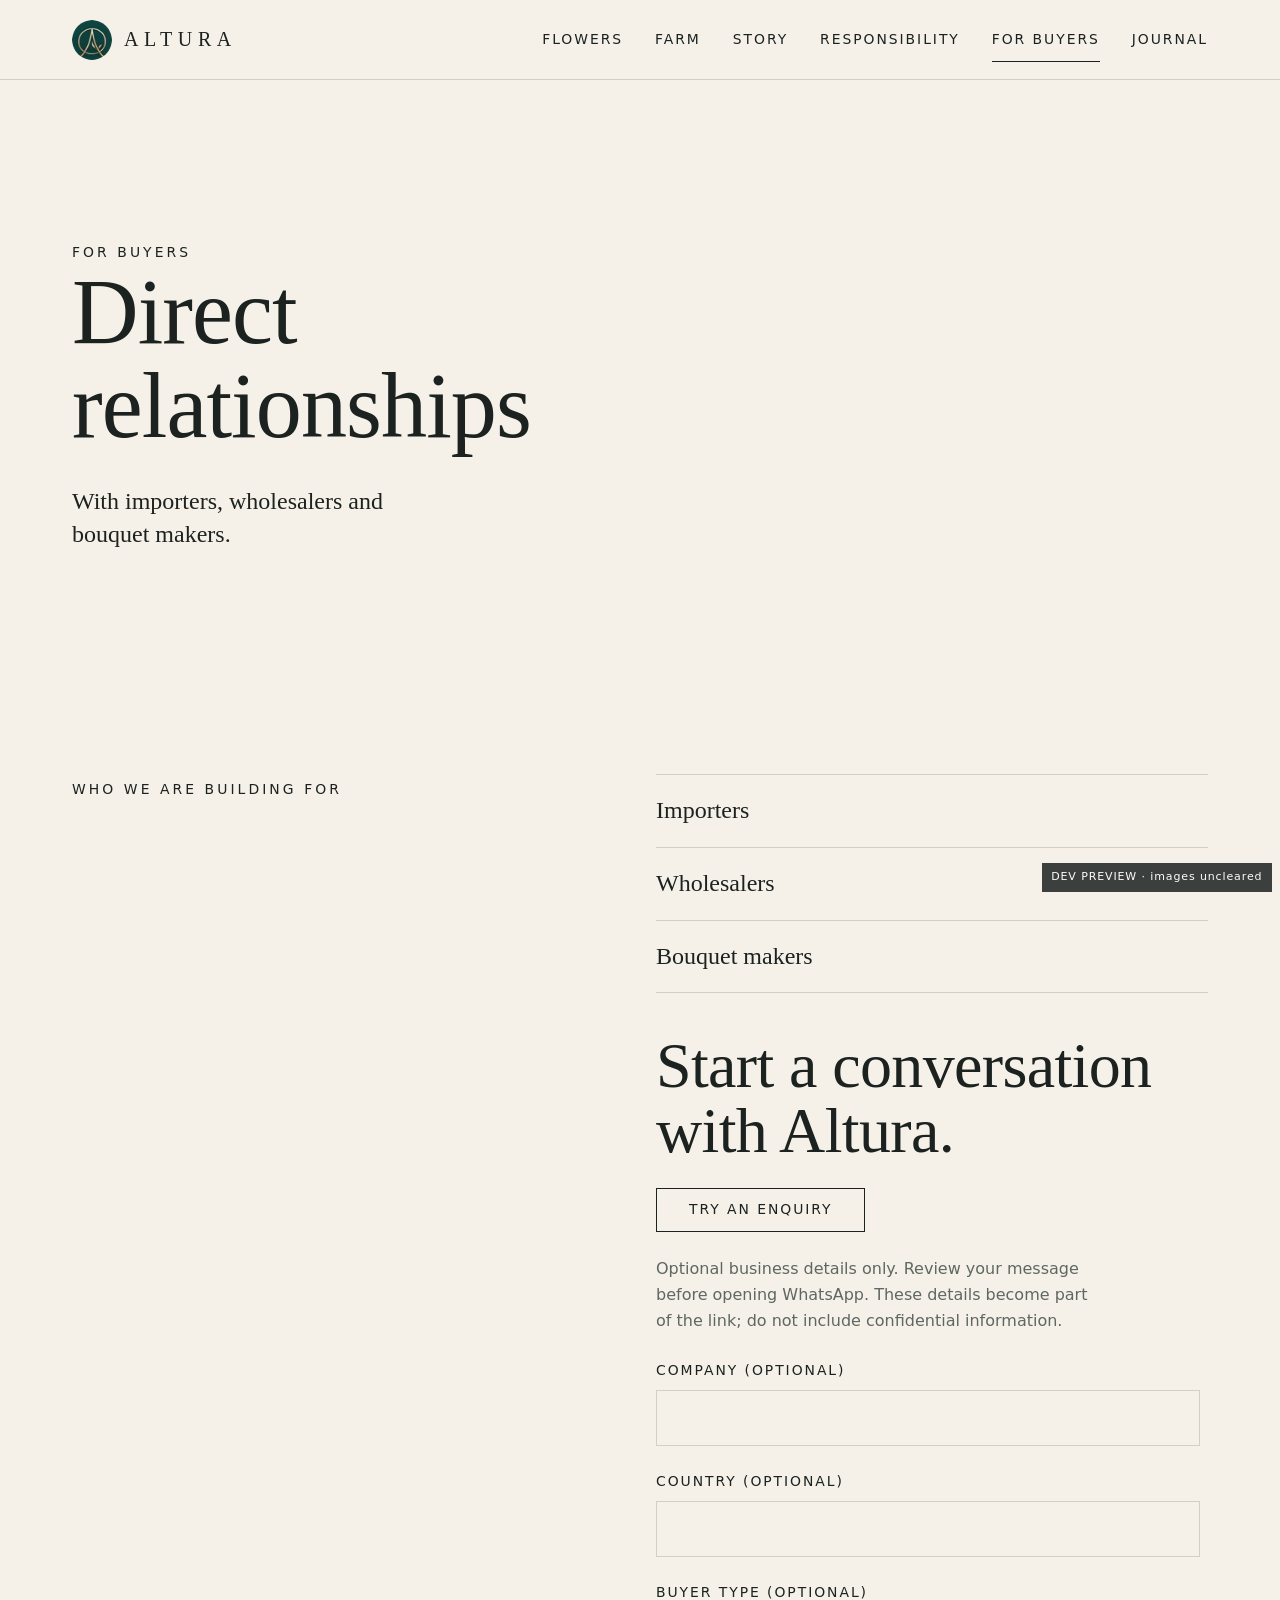
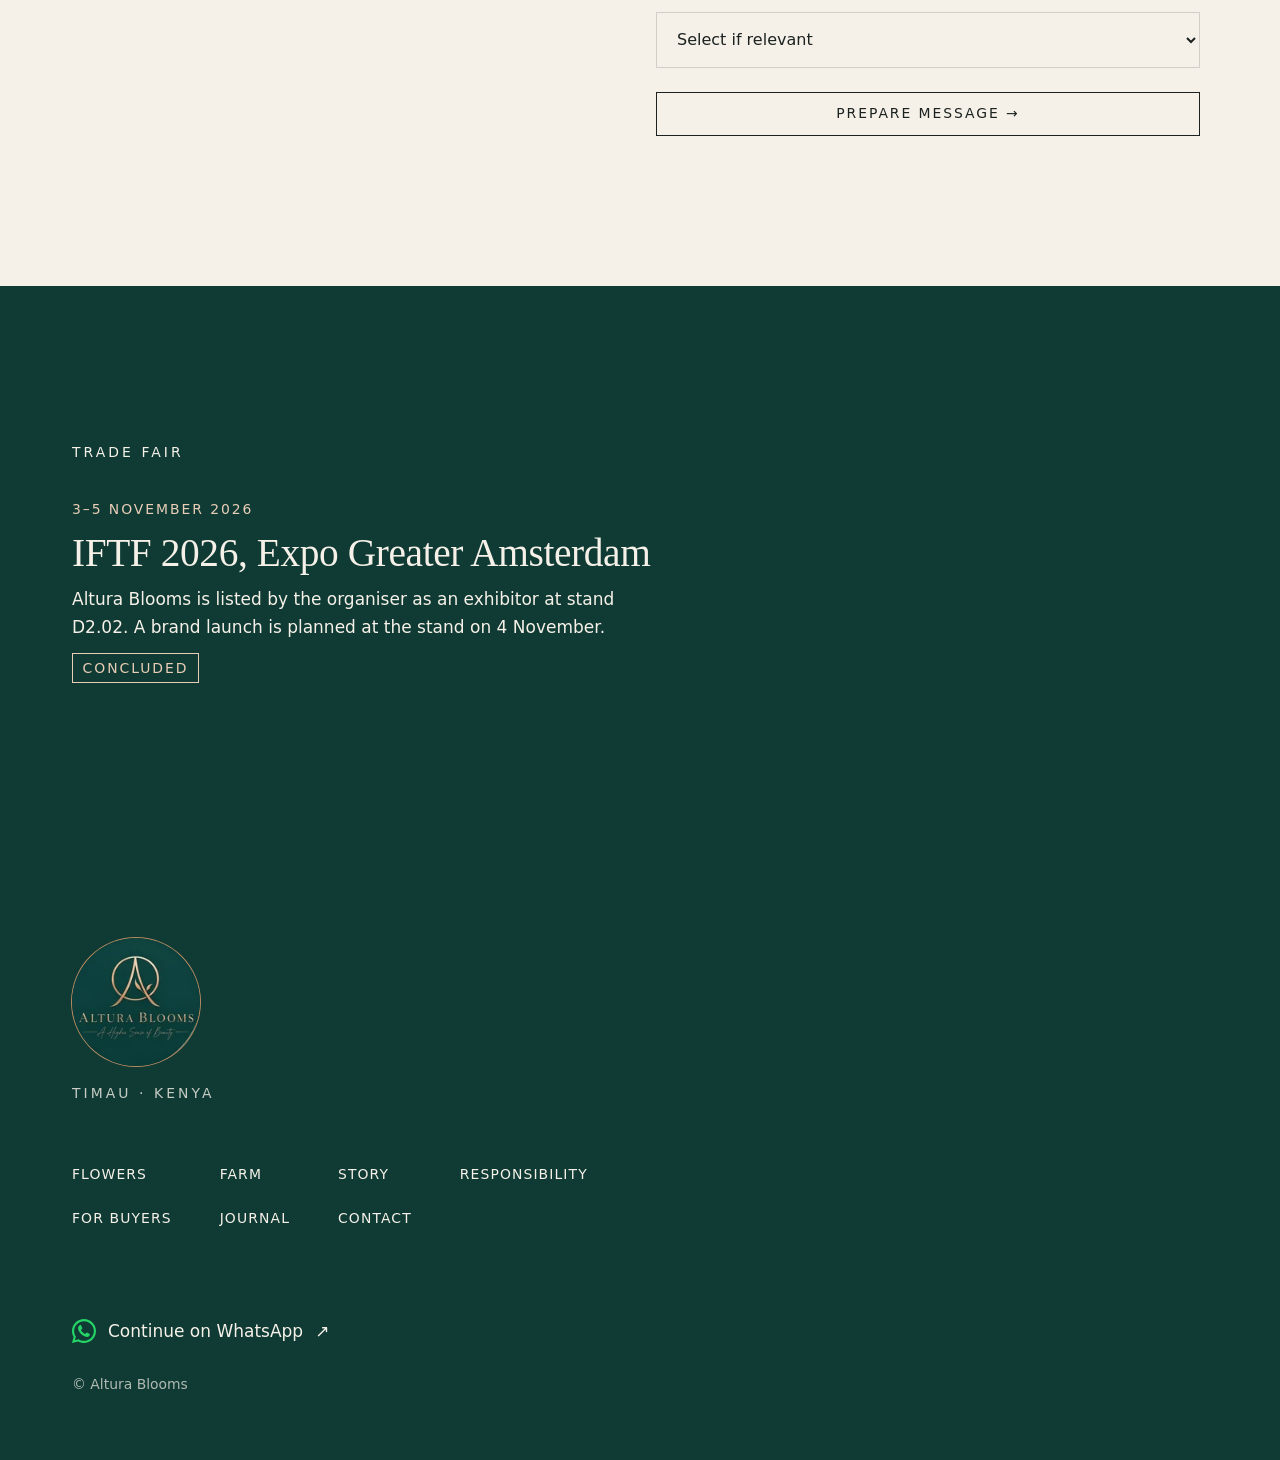
==== commit 04c6020d: "Add files via upload" ====
--- a/pages/buyers/index.html
+++ b/pages/buyers/index.html
@@ -32,6 +32,7 @@
   <nav class="menu-panel" id="menu-panel" aria-label="Menu"><ul><li><a href="../../pages/flowers/index.html">Flowers</a></li><li><a href="../../pages/farm/index.html">Our Farm</a></li><li><a href="../../pages/story/index.html">Our Story</a></li><li><a href="../../pages/responsibility/index.html">People · Perpetuity · Planet</a></li><li><a href="../../pages/buyers/index.html" aria-current="page">For Buyers</a></li><li><a href="../../pages/journal/index.html">Journal</a></li><li><a href="../../pages/contact/index.html">Contact</a></li></ul><p class="menu-panel__foot">Timau · Kenya</p></nav>
 </header>
 <main id="main">
+<p class="demo-notice">TEMPLATE DEMO · sample products and test contact channels</p>
 
 <section class="page-intro"><div class="container">
   <span class="eyebrow" data-reveal>For Buyers</span>
@@ -44,7 +45,7 @@
     <ul class="people" data-reveal><li><strong>Importers</strong></li><li><strong>Wholesalers</strong></li><li><strong>Bouquet makers</strong></li></ul>
     <div class="buyer-conversation">
       <h2 class="display">Start a conversation with Altura.</h2>
-      <a class="btn" href="../../pages/buyers/enquiry.html">Enquiry information</a>
+      <a class="btn" href="../../pages/buyers/enquiry.html">Try an enquiry</a>
       <div class="buyer-whatsapp" data-whatsapp data-number="14045207353">
   <form class="form" data-whatsapp-form hidden aria-describedby="whatsapp-privacy">
     <p id="whatsapp-privacy" class="whatsapp-note">Optional business details only. Review your message before opening WhatsApp. These details become part of the link; do not include confidential information.</p>
@@ -81,6 +82,7 @@
 </footer>
 <div class="dev-flag">DEV PREVIEW · images uncleared</div>
 <script src="../../js/altura.js" defer></script>
+
 <script type="module" src="../../js/whatsapp.mjs"></script>
 
 </body>
--- a/css/altura.css
+++ b/css/altura.css
@@ -398,4 +398,11 @@
 .whatsapp-message { white-space: pre-wrap; overflow-wrap: anywhere; font: inherit; line-height: 1.65; margin-block: 1.5rem; padding: 1.25rem; border-left: 2px solid var(--altura-gold); }
 [data-whatsapp-preview] { margin-top: 2rem; }
 [hidden] { display: none !important; }
-.site-footer .whatsapp-action { color: inherit; margin-block: 1rem; }+.site-footer .whatsapp-action { color: inherit; margin-block: 1rem; }
+.demo-photo { min-height: 22rem; padding: 2rem; display: flex; flex-direction: column; justify-content: center; gap: 1.5rem; background: var(--altura-deep-green); color: var(--altura-ivory); }
+.demo-photo .display { font-size: clamp(2.5rem, 8vw, 4rem); }
+.demo-specs { display: grid; grid-template-columns: 1fr 1fr; gap: 1rem; }
+.demo-specs dt { color: var(--altura-muted); }
+.demo-specs dd { margin: 0; }
+.demo-actions { display: flex; flex-wrap: wrap; align-items: center; gap: 1rem; }
+.demo-notice { padding: 1rem var(--gutter); background: var(--altura-ivory); color: var(--altura-deep-green); font-size: 1rem; }
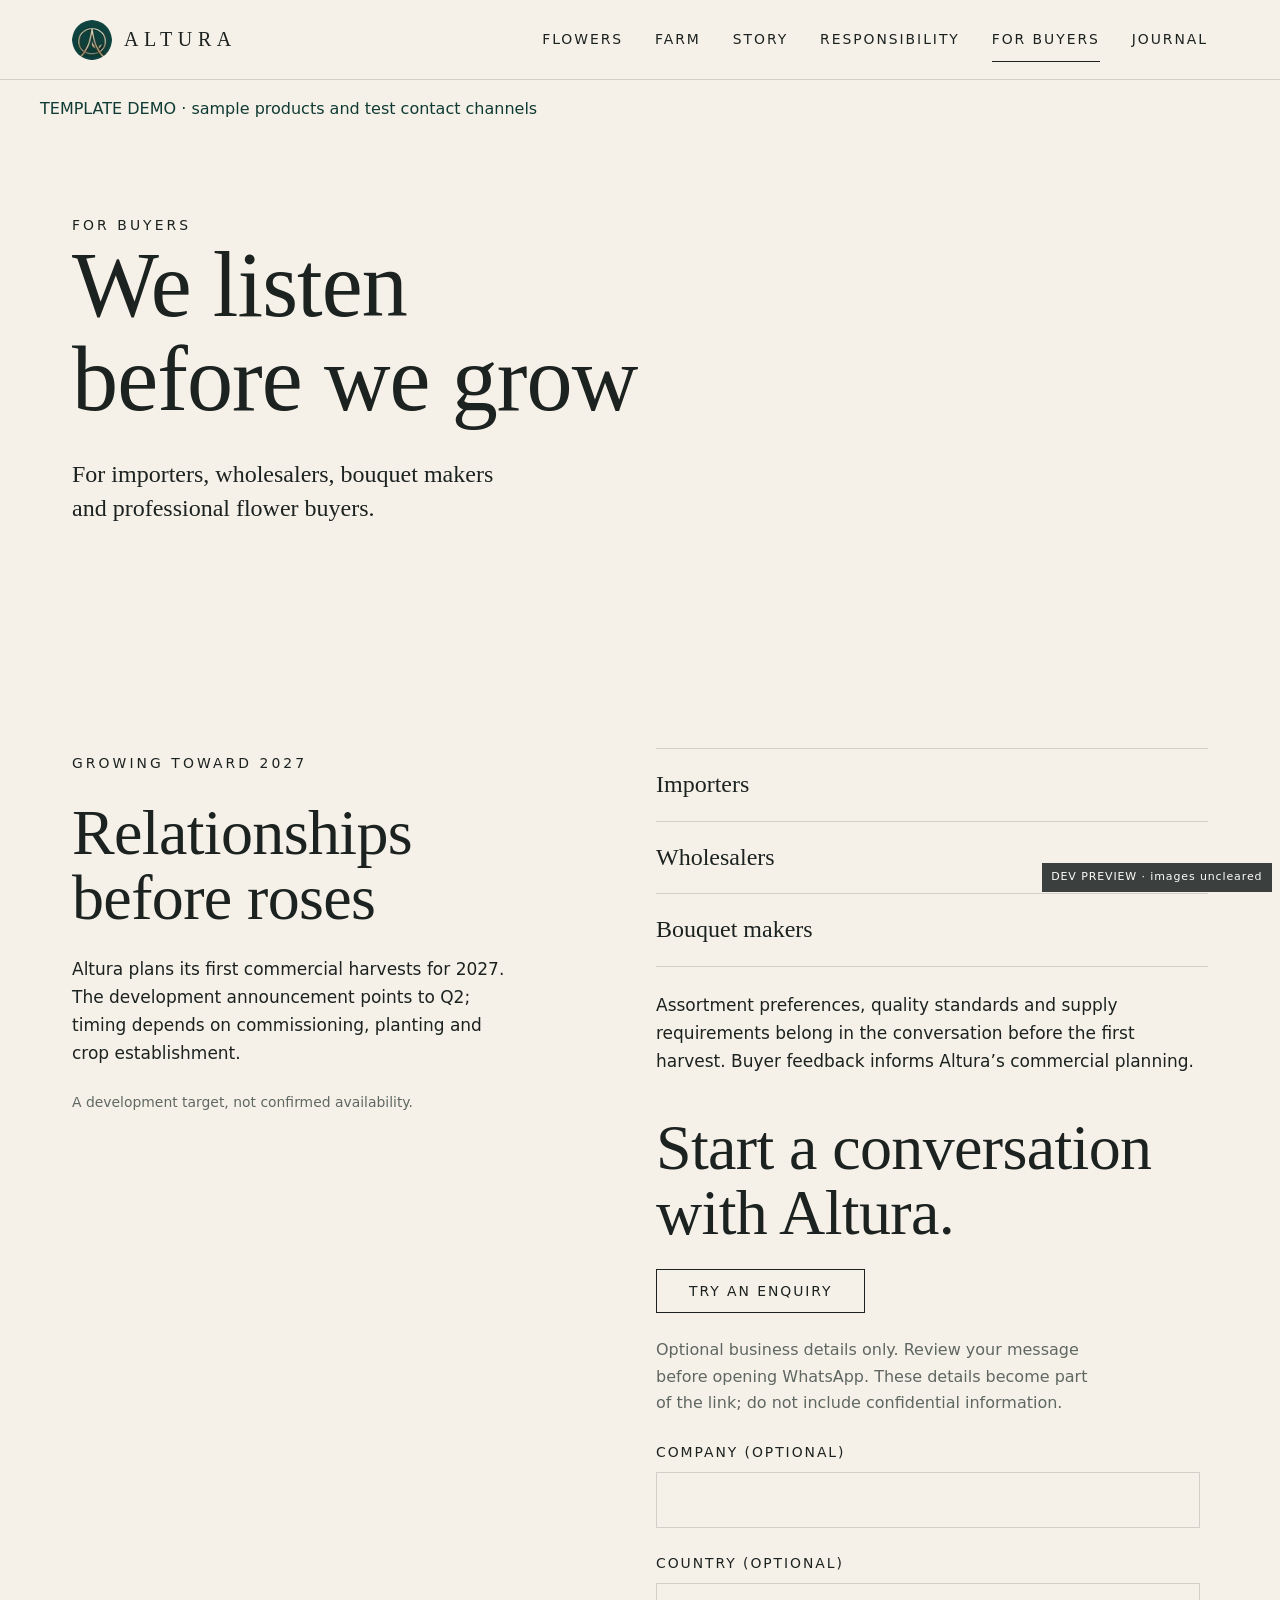
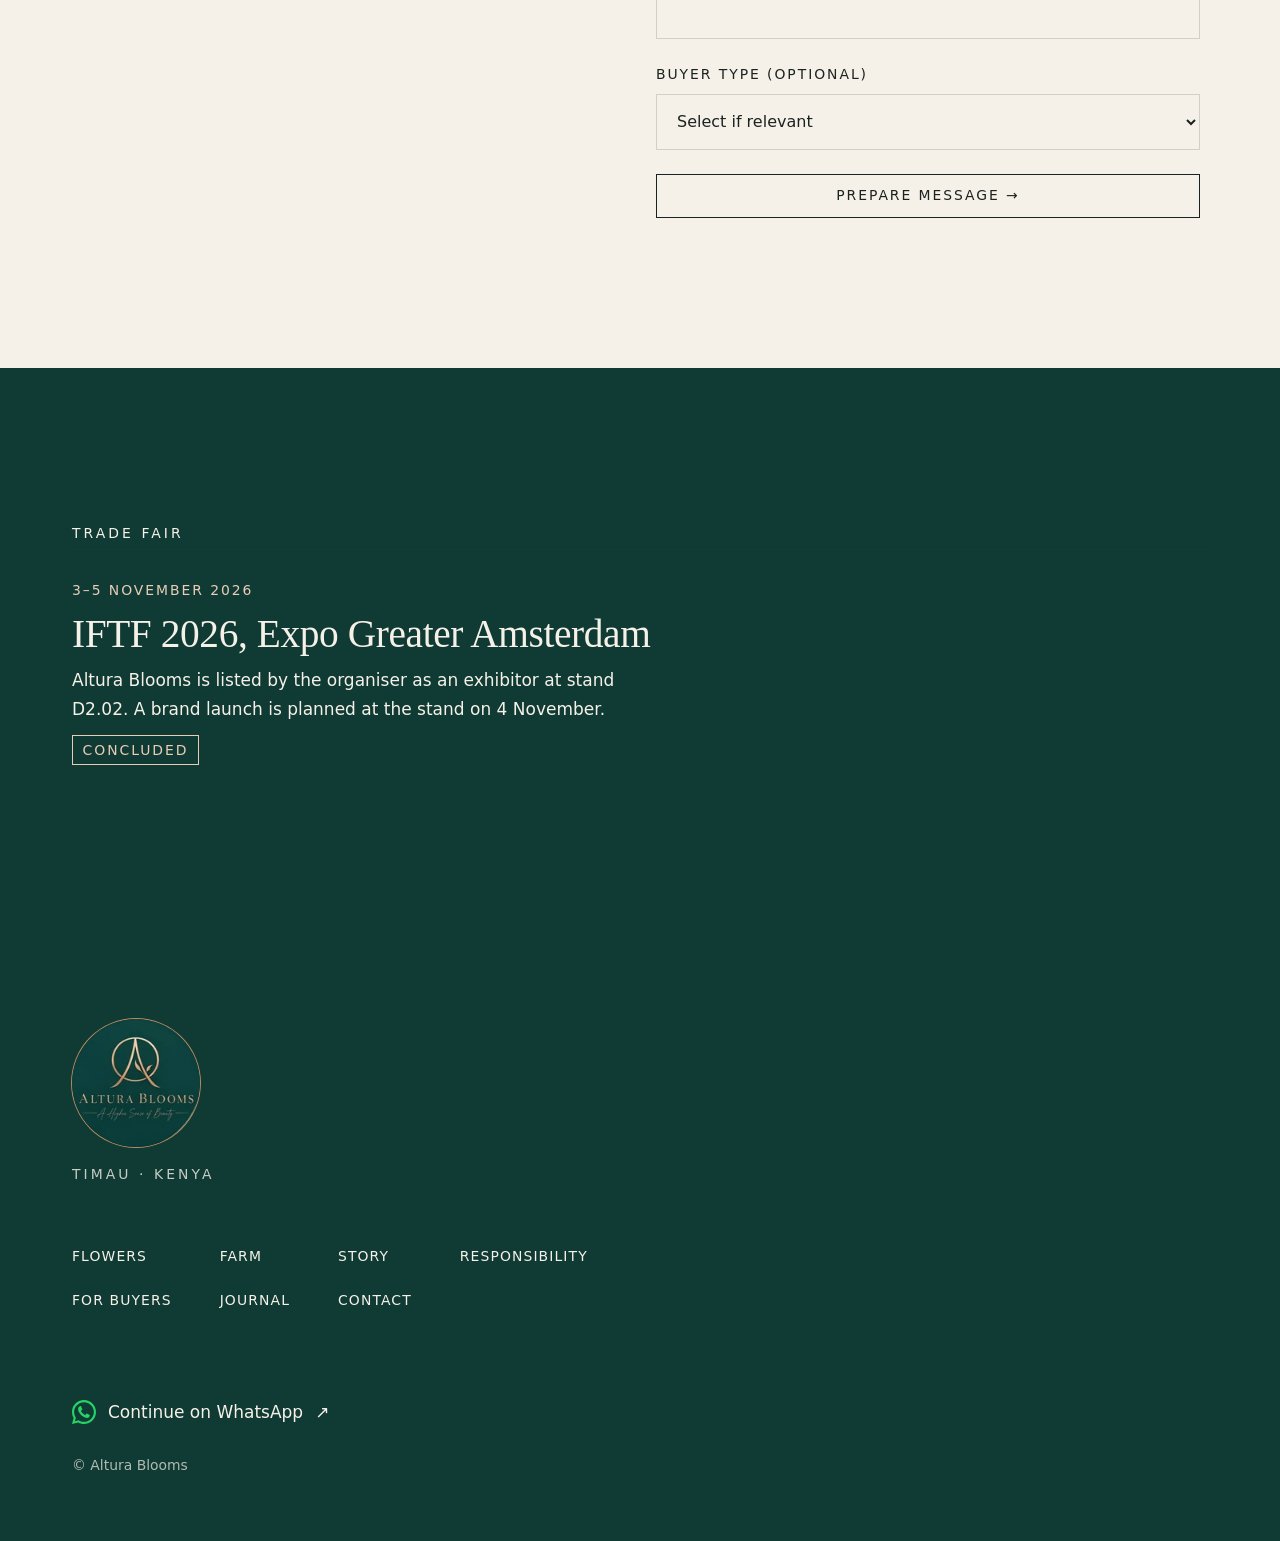
==== commit 4cef67e2: "Add files via upload" ====
--- a/pages/buyers/index.html
+++ b/pages/buyers/index.html
@@ -6,7 +6,7 @@
 <title>For Buyers — Altura Blooms</title>
 <meta name="description" content="Altura Blooms is building direct relationships with importers, wholesalers and bouquet makers. Professional buyers can enquire about the assortment.">
 <meta name="robots" content="noindex, nofollow">
-
+<link rel="canonical" href="https://mrafrica12.github.io/altura_blooms/pages/buyers/index.html">
 <meta property="og:site_name" content="Altura Blooms">
 <meta property="og:title" content="For Buyers — Altura Blooms">
 <meta property="og:description" content="Altura Blooms is building direct relationships with importers, wholesalers and bouquet makers. Professional buyers can enquire about the assortment.">
@@ -19,7 +19,7 @@
 
 <link rel="stylesheet" href="../../css/altura.css">
 <script>document.documentElement.classList.add('js')</script>
-<script type="application/ld+json">{"@context":"https://schema.org","@type":"BreadcrumbList","itemListElement":[{"@type":"ListItem","position":1,"name":"Altura Blooms"},{"@type":"ListItem","position":2,"name":"For Buyers"}]}</script>
+<script type="application/ld+json">{"@context":"https://schema.org","@type":"BreadcrumbList","itemListElement":[{"@type":"ListItem","position":1,"name":"Altura Blooms","item":"https://mrafrica12.github.io/altura_blooms/"},{"@type":"ListItem","position":2,"name":"For Buyers","item":"https://mrafrica12.github.io/altura_blooms/pages/buyers/index.html"}]}</script>
 </head>
 <body>
 <a class="skip-link" href="#main">Skip to content</a>
@@ -36,14 +36,15 @@
 
 <section class="page-intro"><div class="container">
   <span class="eyebrow" data-reveal>For Buyers</span>
-  <h1 data-reveal>Direct relationships</h1>
-  <p class="lede" data-reveal>With importers, wholesalers and bouquet makers.</p>
+  <h1 data-reveal>We listen before we grow</h1>
+  <p class="lede" data-reveal>For importers, wholesalers, bouquet makers and professional flower buyers.</p>
 </div></section>
 <section class="section"><div class="container split">
-  <div><span class="eyebrow" data-reveal>Who we are building for</span></div>
+  <div class="stack"><span class="eyebrow" data-reveal>Growing toward 2027</span><h2 data-reveal>Relationships before roses</h2><p data-reveal>Altura plans its first commercial harvests for 2027. The development announcement points to Q2; timing depends on commissioning, planting and crop establishment.</p><p class="caption">A development target, not confirmed availability.</p></div>
   <div class="stack">
     <ul class="people" data-reveal><li><strong>Importers</strong></li><li><strong>Wholesalers</strong></li><li><strong>Bouquet makers</strong></li></ul>
-    <div class="buyer-conversation">
+    <p>Assortment preferences, quality standards and supply requirements belong in the conversation before the first harvest. Buyer feedback informs Altura’s commercial planning.</p>
+    <div class="buyer-conversation" id="conversation">
       <h2 class="display">Start a conversation with Altura.</h2>
       <a class="btn" href="../../pages/buyers/enquiry.html">Try an enquiry</a>
       <div class="buyer-whatsapp" data-whatsapp data-number="14045207353">
@@ -54,8 +55,8 @@
     <div class="field"><label for="wa-type">Buyer type (optional)</label><select id="wa-type" name="buyerType"><option value="">Select if relevant</option><option>Importer</option><option>Wholesaler</option><option>Bouquet maker</option><option>Other professional buyer</option></select></div>
     <button class="btn" type="submit">Prepare message →</button>
   </form>
-  <div data-whatsapp-preview hidden><p class="whatsapp-note">Review your message. WhatsApp opens in a new tab; you choose whether to send.</p><pre class="whatsapp-message" tabindex="0" aria-label="Prepared WhatsApp message"></pre><a class="whatsapp-action" href="https://wa.me/14045207353?text=Hello%20Altura%20Blooms%2C%0A%0AI'm%20contacting%20you%20through%20the%20Altura%20Blooms%20website%20and%20would%20like%20to%20start%20a%20commercial%20conversation.%0A%0AI'm%20interested%20in%20learning%20more%20about%20Altura%20Blooms%20and%20its%20developing%20rose%20programme.%0A%0A%5BALTURA-WEB%20%C2%B7%20BUYER-ENQUIRY%5D" target="_blank" rel="noopener noreferrer" referrerpolicy="no-referrer" aria-label="Continue conversation with Altura Blooms on WhatsApp (opens a new tab)"><img src="../../assets/logos/whatsapp/whatsapp-glyph-green.svg" width="24" height="24" alt=""><span>Continue on WhatsApp</span><span aria-hidden="true">↗</span></a></div>
-  <div data-whatsapp-fallback><a class="whatsapp-action" href="https://wa.me/14045207353?text=Hello%20Altura%20Blooms%2C%0A%0AI'm%20contacting%20you%20through%20the%20Altura%20Blooms%20website%20and%20would%20like%20to%20start%20a%20commercial%20conversation.%0A%0AI'm%20interested%20in%20learning%20more%20about%20Altura%20Blooms%20and%20its%20developing%20rose%20programme.%0A%0A%5BALTURA-WEB%20%C2%B7%20BUYER-ENQUIRY%5D" target="_blank" rel="noopener noreferrer" referrerpolicy="no-referrer" aria-label="Continue conversation with Altura Blooms on WhatsApp (opens a new tab)"><img src="../../assets/logos/whatsapp/whatsapp-glyph-green.svg" width="24" height="24" alt=""><span>Continue on WhatsApp</span><span aria-hidden="true">↗</span></a><p class="whatsapp-note">You can review and send your message in WhatsApp.</p></div>
+  <div data-whatsapp-preview hidden><p class="whatsapp-note">Review your message. WhatsApp opens in a new tab; you choose whether to send.</p><pre class="whatsapp-message" tabindex="0" aria-label="Prepared WhatsApp message"></pre><a class="whatsapp-action" href="https://wa.me/14045207353?text=Hello%20Altura%20Blooms%2C%0A%0AI'm%20contacting%20you%20through%20the%20Altura%20Blooms%20website%20and%20would%20like%20to%20start%20a%20commercial%20conversation.%0A%0AI'm%20interested%20in%20discussing%20your%20developing%20rose%20assortment%20and%20future%20supply.%0A%0A%5BALTURA-WEB%20%C2%B7%20BUYER-ENQUIRY%5D" target="_blank" rel="noopener noreferrer" referrerpolicy="no-referrer" aria-label="Continue conversation with Altura Blooms on WhatsApp (opens a new tab)"><img src="../../assets/logos/whatsapp/whatsapp-glyph-green.svg" width="24" height="24" alt=""><span>Continue on WhatsApp</span><span aria-hidden="true">↗</span></a></div>
+  <div data-whatsapp-fallback><a class="whatsapp-action" href="https://wa.me/14045207353?text=Hello%20Altura%20Blooms%2C%0A%0AI'm%20contacting%20you%20through%20the%20Altura%20Blooms%20website%20and%20would%20like%20to%20start%20a%20commercial%20conversation.%0A%0AI'm%20interested%20in%20discussing%20your%20developing%20rose%20assortment%20and%20future%20supply.%0A%0A%5BALTURA-WEB%20%C2%B7%20BUYER-ENQUIRY%5D" target="_blank" rel="noopener noreferrer" referrerpolicy="no-referrer" aria-label="Continue conversation with Altura Blooms on WhatsApp (opens a new tab)"><img src="../../assets/logos/whatsapp/whatsapp-glyph-green.svg" width="24" height="24" alt=""><span>Continue on WhatsApp</span><span aria-hidden="true">↗</span></a><p class="whatsapp-note">You can review and send your message in WhatsApp.</p></div>
   <p class="whatsapp-note" role="status" data-whatsapp-status></p>
   </div>
     </div>
@@ -76,7 +77,7 @@
     <img class="site-footer__emblem" src="../../assets/logos/web/emblem-160.webp" srcset="../../assets/logos/web/emblem-160.webp 160w, ../../assets/logos/web/emblem-320.webp 320w" sizes="160px" width="160" height="160" alt="Altura Blooms — A Higher Sense of Beauty" loading="lazy">
     <p class="site-footer__place">Timau · Kenya</p>
     <nav aria-label="Footer"><ul><li><a href="../../pages/flowers/index.html">Flowers</a></li><li><a href="../../pages/farm/index.html">Farm</a></li><li><a href="../../pages/story/index.html">Story</a></li><li><a href="../../pages/responsibility/index.html">Responsibility</a></li><li><a href="../../pages/buyers/index.html" aria-current="page">For Buyers</a></li><li><a href="../../pages/journal/index.html">Journal</a></li><li><a href="../../pages/contact/index.html">Contact</a></li></ul></nav>
-    <a class="whatsapp-action" href="https://wa.me/14045207353?text=Hello%20Altura%20Blooms%2C%0A%0AI'm%20contacting%20you%20through%20the%20Altura%20Blooms%20website%20and%20would%20like%20to%20start%20a%20commercial%20conversation.%0A%0AI'm%20interested%20in%20learning%20more%20about%20Altura%20Blooms%20and%20its%20developing%20rose%20programme.%0A%0A%5BALTURA-WEB%20%C2%B7%20BUYER-ENQUIRY%5D" target="_blank" rel="noopener noreferrer" referrerpolicy="no-referrer" aria-label="Continue conversation with Altura Blooms on WhatsApp (opens a new tab)"><img src="../../assets/logos/whatsapp/whatsapp-glyph-green.svg" width="24" height="24" alt=""><span>Continue on WhatsApp</span><span aria-hidden="true">↗</span></a>
+    <a class="whatsapp-action" href="https://wa.me/14045207353?text=Hello%20Altura%20Blooms%2C%0A%0AI'm%20contacting%20you%20through%20the%20Altura%20Blooms%20website%20and%20would%20like%20to%20start%20a%20commercial%20conversation.%0A%0AI'm%20interested%20in%20discussing%20your%20developing%20rose%20assortment%20and%20future%20supply.%0A%0A%5BALTURA-WEB%20%C2%B7%20BUYER-ENQUIRY%5D" target="_blank" rel="noopener noreferrer" referrerpolicy="no-referrer" aria-label="Continue conversation with Altura Blooms on WhatsApp (opens a new tab)"><img src="../../assets/logos/whatsapp/whatsapp-glyph-green.svg" width="24" height="24" alt=""><span>Continue on WhatsApp</span><span aria-hidden="true">↗</span></a>
     <small>© Altura Blooms</small>
   </div>
 </footer>
--- a/css/altura.css
+++ b/css/altura.css
@@ -405,4 +405,28 @@
 .demo-specs dt { color: var(--altura-muted); }
 .demo-specs dd { margin: 0; }
 .demo-actions { display: flex; flex-wrap: wrap; align-items: center; gap: 1rem; }
-.demo-notice { padding: 1rem var(--gutter); background: var(--altura-ivory); color: var(--altura-deep-green); font-size: 1rem; }+.demo-notice { padding: 1rem var(--gutter); background: var(--altura-ivory); color: var(--altura-deep-green); font-size: 1rem; }
+/* Editorial copy enhancements; retain the established type, colour and spacing system. */
+.quality-intentions { list-style: none; padding: 0; margin: 0; font-family: var(--font-display); font-size: clamp(1.75rem, 5.5vw, 2.5rem); line-height: 1.25; }
+.quality-intentions li + li { margin-top: 1rem; }
+.development-figures { display: grid; gap: 2.5rem; }
+.development-figures dt { font-size: 1rem; color: var(--altura-muted); }
+.development-figures dd { margin: .5rem 0 0; }
+.development-figures strong { display: block; white-space: nowrap; font: 400 clamp(3rem, 4vw, 5rem)/1.1 var(--font-display); }
+.development-figures span { display: block; margin-top: .75rem; max-width: 26ch; }
+.forest-figure { font: 400 clamp(5rem, 24vw, 9rem)/1.1 var(--font-display); margin-block: 1.5rem; }
+.forest-figure span { font-size: .5em; }
+.principle-context { margin-top: 2.5rem; font: 400 var(--step-1)/1.4 var(--font-display); }
+.source-note { margin-top: 1.5rem; font-size: 1rem; }
+.source-note a { text-underline-offset: .2em; }
+.section--dark .source-note { color: var(--altura-ivory); }
+.industry-feature { max-width: 48rem; }
+.industry-feature .eyebrow { display: block; }
+.industry-feature .eyebrow time { display: inline; }
+.industry-feature .link-arrow { margin-top: 1rem; }
+#conversation, #leadership, #demo-catalogue { scroll-margin-top: calc(var(--header-height) + 1.5rem); }
+@media (min-width: 768px) { .development-figures { grid-template-columns: 1fr 1fr; gap: 2rem; } }
+@media (min-width: 1280px) { .home .journey { grid-template-columns: repeat(7, minmax(0, 1fr)); gap: 1rem; } }
+/* Keep the preview label below the fixed header, rather than covered by it. */
+.demo-notice { max-width: none; margin: 0; padding-top: calc(var(--header-height) + 1rem); }
+.demo-notice + .page-intro { padding-top: var(--space-8); }
